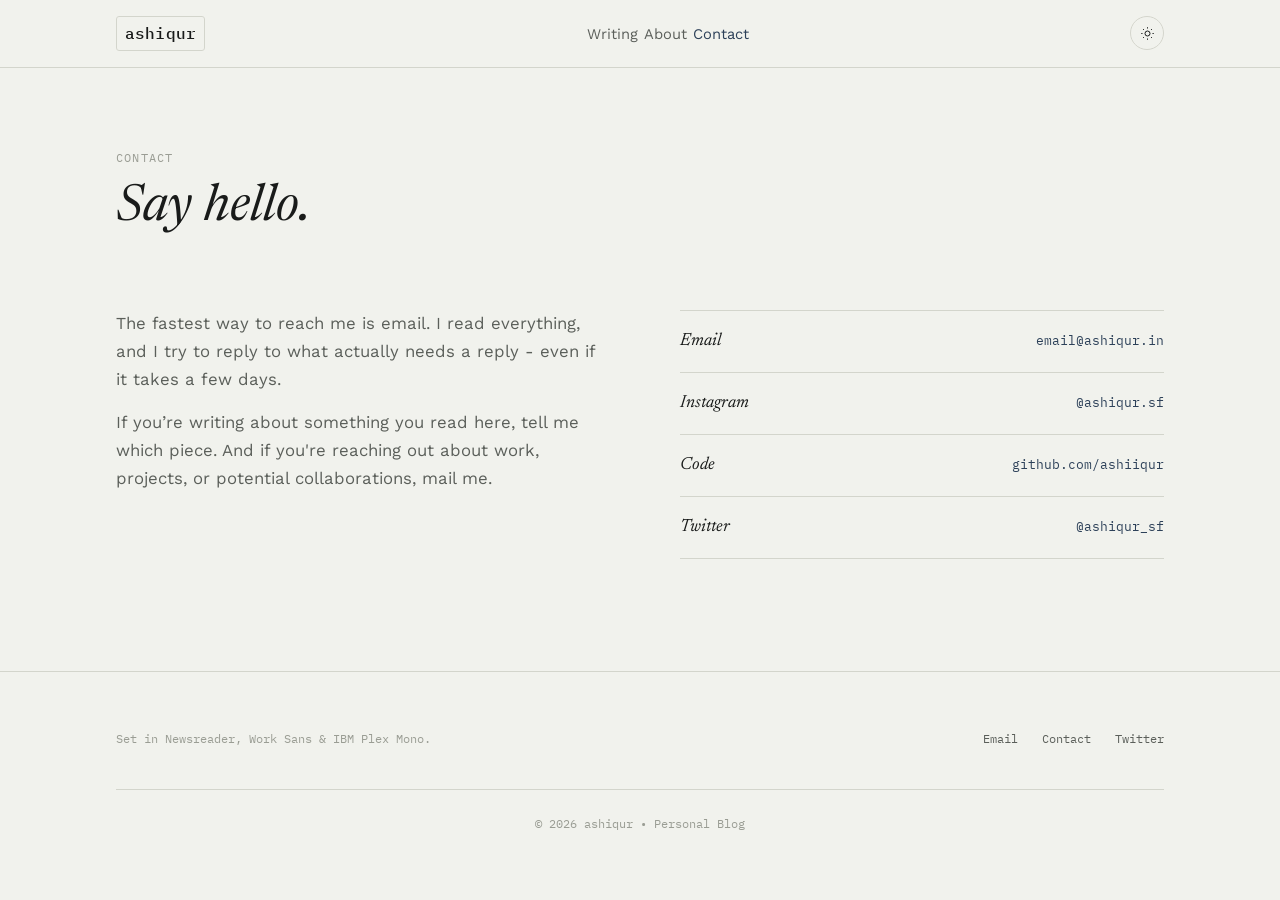
==== about/index.html @ 5d324a78 "Update index.html" ====
<!DOCTYPE html>
<html lang="en">
<head>
<meta charset="UTF-8">
<meta name="viewport" content="width=device-width, initial-scale=1.0">
<title>Contact - ashiqur</title>
<meta name="description" content="Get in touch with Ashiqur Rahman.">
<link rel="icon" href="../favicon.svg" type="image/svg+xml">
<script>
(function(){try{var t=localStorage.getItem('theme');if(!t){t=window.matchMedia('(prefers-color-scheme: dark)').matches?'dark':'light';}document.documentElement.setAttribute('data-theme',t);}catch(e){}})();
</script>
<link rel="preconnect" href="https://fonts.googleapis.com">
<link rel="preconnect" href="https://fonts.gstatic.com" crossorigin>
<link href="https://fonts.googleapis.com/css2?family=Newsreader:ital,opsz,wght@0,6..72,300;0,6..72,400;0,6..72,500;1,6..72,400;1,6..72,500&family=Work+Sans:wght@300;400;500;600;700&family=IBM+Plex+Mono:wght@400;500&display=swap" rel="stylesheet">
<link rel="canonical" href="https://ashiqur.in/contact/">
<link rel="stylesheet" href="../styles.css">
</head>
<body>

<header class="site-header">
  <div class="header-inner">
    <a href="../" class="wordmark" style="border: 1px solid var(--rule); padding: 0.2rem 0.5rem; border-radius: var(--radius); display: inline-block;">ashiqur</a>
    <nav class="site-nav">
      <div class="site-nav-inner">
        <a href="../blog/" class="link-ink">Writing</a>
        <a href="../about/" class="link-ink">About</a>
        <a href="../contact/" class="link-ink active">Contact</a>
      </div>
    </nav>
    <div class="header-tools">
      <button class="theme-toggle" aria-label="Toggle dark mode">
        <svg class="icon-sun" viewBox="0 0 24 24" fill="none" stroke="currentColor" stroke-width="1.6"><circle cx="12" cy="12" r="4"/><path d="M12 2v2M12 20v2M4.9 4.9l1.4 1.4M17.7 17.7l1.4 1.4M2 12h2M20 12h2M4.9 19.1l1.4-1.4M17.7 6.3l1.4-1.4"/></svg>
        <svg class="icon-moon" viewBox="0 0 24 24" fill="none" stroke="currentColor" stroke-width="1.6"><path d="M20 14.5A8.5 8.5 0 1 1 9.5 4a7 7 0 0 0 10.5 10.5Z"/></svg>
      </button>
      <button class="nav-toggle" aria-label="Menu"><span></span><span></span><span></span></button>
    </div>
  </div>
</header>

<main>
  <div class="container">

    <section class="contact-hero">
      <span class="eyebrow">Contact</span>
      <h1>Say hello.</h1>
    </section>

    <section class="contact-grid">
      <div class="measure fade-up" style="max-width:100%;">
        <p style="color:var(--ink-soft); font-size:1.05rem;">The fastest way to reach me is email. I read everything, and I try to reply to what actually needs a reply - even if it takes a few days.</p>
        <p style="color:var(--ink-soft); font-size:1.05rem;">If you’re writing about something you read here, tell me which piece. And if you're reaching out about work, projects, or potential collaborations, mail me.</p>
      </div>
      <div class="fade-up">
        <ul class="channel-list">
          <li><span class="channel-name">Email</span><a href="mailto:email@ashiqur.in" class="channel-handle link-ink">email@ashiqur.in</a></li>
          <li><span class="channel-name">Instagram</span><a href="https://instagram.com/ashiqur.sf" class="channel-handle link-ink" target="_blank" rel="noopener noreferrer">@ashiqur.sf</a></li>
          <li><span class="channel-name">Code</span><a href="https://github.com/ashiiqur" class="channel-handle link-ink" target="_blank" rel="noopener noreferrer">github.com/ashiiqur</a></li>
          <li><span class="channel-name">Twitter</span><a href="https://x.com/ashiqur_sf" class="channel-handle link-ink" target="_blank" rel="noopener noreferrer">@ashiqur_sf</a></li>
        </ul>
      </div>
    </section>

  </div>
</main>

<footer class="site-footer">
  <div class="container">
    <style>
  @media (max-width: 700px) {
    .footer-inner {
      flex-direction: column !important;
      justify-content: center !important;
      text-align: center !important;
    }
    .footer-links {
      justify-content: center !important;
      width: 100% !important;
    }
  }
</style>

<div class="footer-inner">
  <p class="colophon">Set in Newsreader, Work Sans &amp; IBM Plex Mono.</p>
  <div class="footer-links">
    <a href="mailto:email@ashiqur.in">Email</a>
    <a href="../contact/">Contact</a>
    <a href="https://x.com/ashiqur_sf">Twitter</a>
  </div>
  <p class="copyright" style="text-align: center;">© <span id="year"></span> ashiqur • Personal Blog</p>
</div>
  </div>
</footer>

<script src="../script.js"></script>
</body>
</html>
---- styles.css ----
:root {
  --paper:       #f1f2ed;
  --paper-alt:   #e7e9e1;
  --ink:         #191b1a;
  --ink-soft:    #5b5f5a;
  --ink-faint:   #9a9d94;
  --accent:      #2d4159;
  --accent-soft: #7c93a6;
  --rule:        #d3d5cc;
  --radius: 3px;

  --font-display: "Newsreader", Georgia, serif;
  --font-body: "Work Sans", -apple-system, BlinkMacSystemFont, sans-serif;
  --font-mono: "IBM Plex Mono", "SFMono-Regular", Menlo, monospace;

  --space-1: .25rem; --space-2: .5rem;  --space-3: .75rem; --space-4: 1rem;
  --space-5: 1.5rem; --space-6: 2.25rem; --space-7: 3.5rem; --space-8: 5rem;
  --space-9: 7rem;   --space-10: 9rem;

  --measure: 680px;
  --wide: 1120px;

  color-scheme: light;
}

[data-theme="dark"] {
  --paper:       #14161a;
  --paper-alt:   #1b1e22;
  --ink:         #ecede7;
  --ink-soft:    #9a9d96;
  --ink-faint:   #666a63;
  --accent:      #8fadcb;
  --accent-soft: #5c7185;
  --rule:        #2a2d31;
  color-scheme: dark;
}

* {
  -webkit-tap-highlight-color: transparent;
}

/* ---------- reset & base ---------- */
* { box-sizing: border-box; }
html { scroll-behavior: smooth; }

@media (prefers-reduced-motion: reduce) {
  html { scroll-behavior: auto; }
  *, *::before, *::after {
    animation-duration: .01ms !important;
    animation-iteration-count: 1 !important;
    transition-duration: .01ms !important;
    scroll-behavior: auto !important;
  }
}

body {
  margin: 0;
  background: var(--paper);
  color: var(--ink);
  font-family: var(--font-body);
  font-size: 17px;
  line-height: 1.65;
  -webkit-font-smoothing: antialiased;
  -moz-osx-font-smoothing: grayscale;
  transition: background .35s ease, color .35s ease;
}

h1, h2, h3, h4 {
  font-family: var(--font-display);
  font-weight: 500;
  line-height: 1.15;
  margin: 0 0 var(--space-4);
  color: var(--ink);
}

p { margin: 0 0 var(--space-4); }

a {
  color: inherit;
  text-decoration: none;
}

img { max-width: 100%; display: block; }

::selection { background: var(--accent); color: var(--paper); }

:focus-visible {
  outline: 2px solid var(--accent);
  outline-offset: 3px;
  border-radius: 2px;
}

button {
  font-family: inherit;
  background: none;
  border: none;
  cursor: pointer;
  color: inherit;
}

/* ---------- link styles ---------- */
.link-ink {
  background-image: linear-gradient(var(--accent), var(--accent));
  background-repeat: no-repeat;
  background-position: left bottom;
  background-size: 0% 1px;
  transition: background-size .28s ease;
  padding-bottom: 1px;
}
.link-ink:hover, .link-ink:focus-visible { background-size: 100% 1px; }

.link-arrow {
  display: inline-flex;
  align-items: center;
  gap: .4em;
  font-family: var(--font-mono);
  font-size: .82rem;
  letter-spacing: .02em;
  color: var(--accent);
}
.link-arrow svg { transition: transform .25s ease; width: 13px; height: 13px; }
.link-arrow:hover svg { transform: translateX(3px); }

/* ---------- layout ---------- */
.container {
  max-width: var(--wide);
  margin: 0 auto;
  padding: 0 var(--space-6);
}
.measure {
  max-width: var(--measure);
  margin: 0 auto;
}
@media (max-width: 640px) {
  .container { padding: 0 var(--space-5); }
}

.eyebrow {
  font-family: var(--font-mono);
  font-size: .74rem;
  letter-spacing: .1em;
  text-transform: uppercase;
  color: var(--ink-faint);
  margin: 0 0 var(--space-3);
  display: block;
}

/* ---------- reading progress ---------- */
.progress-bar {
  position: fixed;
  top: 0; left: 0;
  height: 2px;
  width: 0%;
  background: var(--accent);
  z-index: 100;
  transition: width .1s linear;
}

/* ---------- header ---------- */
.site-header {
  position: sticky;
  top: 0;
  z-index: 50;
  background: color-mix(in srgb, var(--paper) 88%, transparent);
  backdrop-filter: blur(8px);
  border-bottom: 1px solid var(--rule);
}
.header-inner {
  max-width: var(--wide);
  margin: 0 auto;
  padding: var(--space-4) var(--space-6);
  display: flex;
  align-items: center;
  justify-content: space-between;
  gap: var(--space-5);
}
.wordmark {
  font-family: var(--font-mono);
  font-weight: 500;
  font-size: 1rem;
  letter-spacing: .01em;
  color: var(--ink);
}
.wordmark span { color: var(--accent); }

.site-nav {
  display: flex;
  align-items: center;
  gap: var(--space-6);
}
.site-nav a {
  font-size: .92rem;
  color: var(--ink-soft);
}
.site-nav a:hover, .site-nav a.active { color: var(--ink); }
.site-nav a.active { color: var(--accent); }

.header-tools {
  display: flex;
  align-items: center;
  gap: var(--space-3);
}

.theme-toggle {
  width: 34px; height: 34px;
  border: 1px solid var(--rule);
  border-radius: 50%;
  display: flex; align-items: center; justify-content: center;
  transition: border-color .2s ease;
}
.theme-toggle:hover { border-color: var(--accent); }
.theme-toggle svg { width: 15px; height: 15px; }
.theme-toggle .icon-moon { display: none; }
[data-theme="dark"] .theme-toggle .icon-sun { display: none; }
[data-theme="dark"] .theme-toggle .icon-moon { display: block; }

.nav-toggle {
  display: none;
  width: 34px; height: 34px;
  flex-direction: column;
  align-items: center;
  justify-content: center;
  gap: 4px;
}
.nav-toggle span {
  width: 18px; height: 1px;
  background: var(--ink);
  transition: transform .25s ease, opacity .25s ease;
}
body.nav-open .nav-toggle span:nth-child(1) { transform: translateY(5px) rotate(45deg); }
body.nav-open .nav-toggle span:nth-child(2) { opacity: 0; }
body.nav-open .nav-toggle span:nth-child(3) { transform: translateY(-5px) rotate(-45deg); }

@media (max-width: 700px) {
  .site-nav {
    position: absolute;
    top: 100%;
    left: 0;
    right: 0;
    flex-direction: column;
    align-items: flex-start;
    gap: var(--space-4);
    background: var(--paper);
    padding: var(--space-5);
    border-bottom: 1px solid var(--rule);
    opacity: 0;
    visibility: hidden;
    pointer-events: none;
    transform: translateY(-8px);
    transition:
      opacity 0.3s cubic-bezier(0.16, 1, 0.3, 1),
      transform 0.3s cubic-bezier(0.16, 1, 0.3, 1),
      visibility 0s 0.3s;
  }

  body.nav-open .site-nav {
    opacity: 1;
    visibility: visible;
    pointer-events: auto;
    transform: translateY(0);
    transition:
      opacity 0.3s cubic-bezier(0.16, 1, 0.3, 1),
      transform 0.3s cubic-bezier(0.16, 1, 0.3, 1),
      visibility 0s 0s;
  }

  .nav-toggle {
    display: flex;
  }

  .hero,
  .contact-hero,
  .about-hero,
  .post-head {
    padding-top: var(--space-4) !important;
    margin-top: 0 !important;
  }
}

/* ---------- hero (home) ---------- */
.hero {
  padding: var(--space-9) 0 var(--space-8);
  border-bottom: 1px solid var(--rule);
}
.hero-name {
  font-size: clamp(2.6rem, 7vw, 5rem);
  font-style: italic;
  font-weight: 400;
  letter-spacing: -.01em;
  margin-bottom: var(--space-5);
}
.hero-lede {
  font-size: clamp(1.05rem, 1.6vw, 1.25rem);
  color: var(--ink-soft);
  max-width: 560px;
  line-height: 1.6;
  margin-bottom: var(--space-6);
}
.hero-links {
  display: flex;
  gap: var(--space-6);
  flex-wrap: wrap;
}

/* ---------- section headers ---------- */
.section-head {
  display: flex;
  align-items: baseline;
  justify-content: space-between;
  margin-bottom: var(--space-5);
  gap: var(--space-4);
}
.section-head h2 {
  font-size: 1.05rem;
  font-style: normal;
}

section.block { padding: var(--space-8) 0; }
section.block + section.block { border-top: 1px solid var(--rule); }

/* ---------- ledger / entry list ---------- */
.ledger { border-top: 1px solid var(--rule); }
.entry {
  display: grid;
  grid-template-columns: 108px 1fr auto;
  align-items: baseline;
  gap: var(--space-5);
  padding: var(--space-5) 0;
  border-bottom: 1px solid var(--rule);
  transition: opacity .2s ease;
}
.entry:hover { opacity: .72; }
.entry-date {
  font-family: var(--font-mono);
  font-size: .78rem;
  color: var(--ink-faint);
  letter-spacing: .02em;
  white-space: nowrap;
}
.entry-title {
  font-family: var(--font-display);
  font-size: 1.2rem;
  font-weight: 500;
}
.entry-tag {
  font-family: var(--font-mono);
  font-size: .72rem;
  color: var(--accent);
  letter-spacing: .04em;
  white-space: nowrap;
}
@media (max-width: 560px) {
  .entry {
    grid-template-columns: 1fr;
    gap: var(--space-2);
  }
  .entry-tag { display: none; }
}

.year-label {
  font-family: var(--font-mono);
  font-size: .8rem;
  color: var(--ink-faint);
  letter-spacing: .06em;
  margin: var(--space-7) 0 0;
}
.year-label:first-child { margin-top: 0; }

/* ---------- fade-up on scroll ---------- */
.fade-up {
  opacity: 0;
  transform: translateY(14px);
  transition: opacity .6s ease, transform .6s ease;
}
.fade-up.is-visible { opacity: 1; transform: translateY(0); }

/* ---------- about page ---------- */
.about-hero { padding: var(--space-8) 0 var(--space-7); }
.about-hero h1 {
  font-size: clamp(2.2rem, 5vw, 3.2rem);
  font-style: italic;
  font-weight: 400;
}
.about-body p { color: var(--ink-soft); font-size: 1.02rem; }
.about-body strong { color: var(--ink); font-weight: 500; }

.now-list {
  list-style: none;
  margin: 0; padding: 0;
  border-top: 1px solid var(--rule);
}
.now-list li {
  display: grid;
  grid-template-columns: 130px 1fr;
  gap: var(--space-5);
  padding: var(--space-4) 0;
  border-bottom: 1px solid var(--rule);
}
.now-list .now-label {
  font-family: var(--font-mono);
  font-size: .78rem;
  color: var(--ink-faint);
  letter-spacing: .05em;
  text-transform: uppercase;
}
.now-list .now-value { color: var(--ink-soft); }
@media (max-width: 560px) {
  .now-list li { grid-template-columns: 1fr; gap: var(--space-1); }
}

/* ---------- article ---------- */
.post-head { padding: var(--space-7) 0 var(--space-6); }
.post-meta {
  font-family: var(--font-mono);
  font-size: .8rem;
  color: var(--ink-faint);
  display: flex;
  gap: var(--space-4);
  flex-wrap: wrap;
  margin-bottom: var(--space-4);
}
.post-title {
  font-size: clamp(2rem, 5vw, 2.9rem);
  margin-bottom: var(--space-4);
}
.post-dek {
  font-family: var(--font-display);
  font-style: italic;
  font-size: 1.2rem;
  color: var(--ink-soft);
  max-width: var(--measure);
}
.post-tags { display: flex; gap: var(--space-3); margin-top: var(--space-5); }
.tag {
  font-family: var(--font-mono);
  font-size: .72rem;
  letter-spacing: .04em;
  color: var(--accent);
  border: 1px solid var(--rule);
  border-radius: var(--radius);
  padding: .2em .6em;
}

.post-body {
  padding-bottom: var(--space-8);
  font-size: 1.08rem;
  line-height: 1.8;
}
.post-body p { margin-bottom: var(--space-5); color: var(--ink); }
.post-body p:first-of-type::first-letter {
  font-family: var(--font-display);
  font-style: italic;
  font-size: 3.4em;
  float: left;
  line-height: .8;
  padding: .06em .08em 0 0;
  color: var(--accent);
}
.post-body h3 {
  font-size: 1.35rem;
  margin-top: var(--space-7);
  font-style: italic;
}
.post-body blockquote {
  margin: var(--space-6) 0;
  padding-left: var(--space-5);
  border-left: 2px solid var(--accent);
  font-family: var(--font-display);
  font-style: italic;
  font-size: 1.2rem;
  color: var(--ink-soft);
}
.post-body a { color: var(--accent); }

.post-nav {
  border-top: 1px solid var(--rule);
  padding: var(--space-6) 0;
  display: flex;
  justify-content: space-between;
  gap: var(--space-5);
}
.post-nav-item { max-width: 45%; }
.post-nav-item.next { text-align: right; margin-left: auto; }
.post-nav-label {
  font-family: var(--font-mono);
  font-size: .7rem;
  letter-spacing: .06em;
  text-transform: uppercase;
  color: var(--ink-faint);
  display: block;
  margin-bottom: var(--space-2);
}
.post-nav-title { font-family: var(--font-display); font-size: 1.05rem; }

/* ---------- contact ---------- */
.contact-hero { padding: var(--space-8) 0 var(--space-7); }
.contact-hero h1 {
  font-size: clamp(2.2rem, 5vw, 3.2rem);
  font-style: italic;
  font-weight: 400;
}
.contact-grid {
  display: grid;
  grid-template-columns: 1fr 1fr;
  gap: var(--space-8);
  padding-bottom: var(--space-9);
}
@media (max-width: 700px) {
  .contact-grid { grid-template-columns: 1fr; gap: var(--space-6); }
}
.channel-list { list-style: none; margin: 0; padding: 0; border-top: 1px solid var(--rule); }
.channel-list li {
  border-bottom: 1px solid var(--rule);
  padding: var(--space-4) 0;
  display: flex;
  justify-content: space-between;
  align-items: baseline;
}
.channel-name { font-family: var(--font-display); font-style: italic; font-size: 1.1rem; }
.channel-handle { font-family: var(--font-mono); font-size: .82rem; color: var(--accent); }

/* ---------- buttons ---------- */
.btn {
  display: inline-flex;
  align-items: center;
  gap: var(--space-2);
  font-family: var(--font-mono);
  font-size: .85rem;
  letter-spacing: .02em;
  padding: .75em 1.3em;
  border: 1px solid var(--ink);
  border-radius: var(--radius);
  transition: background .2s ease, color .2s ease, border-color .2s ease;
}
.btn:hover { background: var(--ink); color: var(--paper); }
[data-theme="dark"] .btn:hover { background: var(--ink); color: var(--paper); }

/* ---------- footer ---------- */
.site-footer {
  border-top: 1px solid var(--rule);
  padding: var(--space-7) 0 var(--space-6);
}
.footer-inner {
  display: flex;
  flex-wrap: wrap;
  gap: var(--space-4);
  justify-content: space-between;
  align-items: center;
}
.colophon {
  font-family: var(--font-mono);
  font-size: .76rem;
  color: var(--ink-faint);
  margin: 0;
}
.footer-links {
  display: flex;
  gap: var(--space-5);
  flex-wrap: wrap;
}
.footer-links a {
  font-family: var(--font-mono);
  font-size: .78rem;
  color: var(--ink-soft);
}
.footer-links a:hover { color: var(--accent); }
.copyright {
  font-family: var(--font-mono);
  font-size: .74rem;
  color: var(--ink-faint);
  width: 100%;
  margin: var(--space-5) 0 0;
  padding-top: var(--space-5);
  border-top: 1px solid var(--rule);
}

/* ---------- back link ---------- */
.back-link {
  display: inline-flex;
  align-items: center;
  gap: var(--space-2);
  font-family: var(--font-mono);
  font-size: .82rem;
  color: var(--ink-soft);
  margin: var(--space-6) 0 0;
}
.back-link svg { width: 12px; height: 12px; }
.back-link:hover { color: var(--accent); }


@media (max-width: 700px) {
  
  .about-hero {
    padding-bottom: var(--space-4) !important; 
  }

  /* Reduces the 5rem top padding for the text block */
  section.block.about-body {
    padding-top: var(--space-2) !important; 
  }
  
  .contact-hero {
    padding-bottom: var(--space-4) !important; 
  }

  /* Reduces the space between the intro text and the social links */
  .contact-grid {
    gap: var(--space-4) !important; 
  }
}
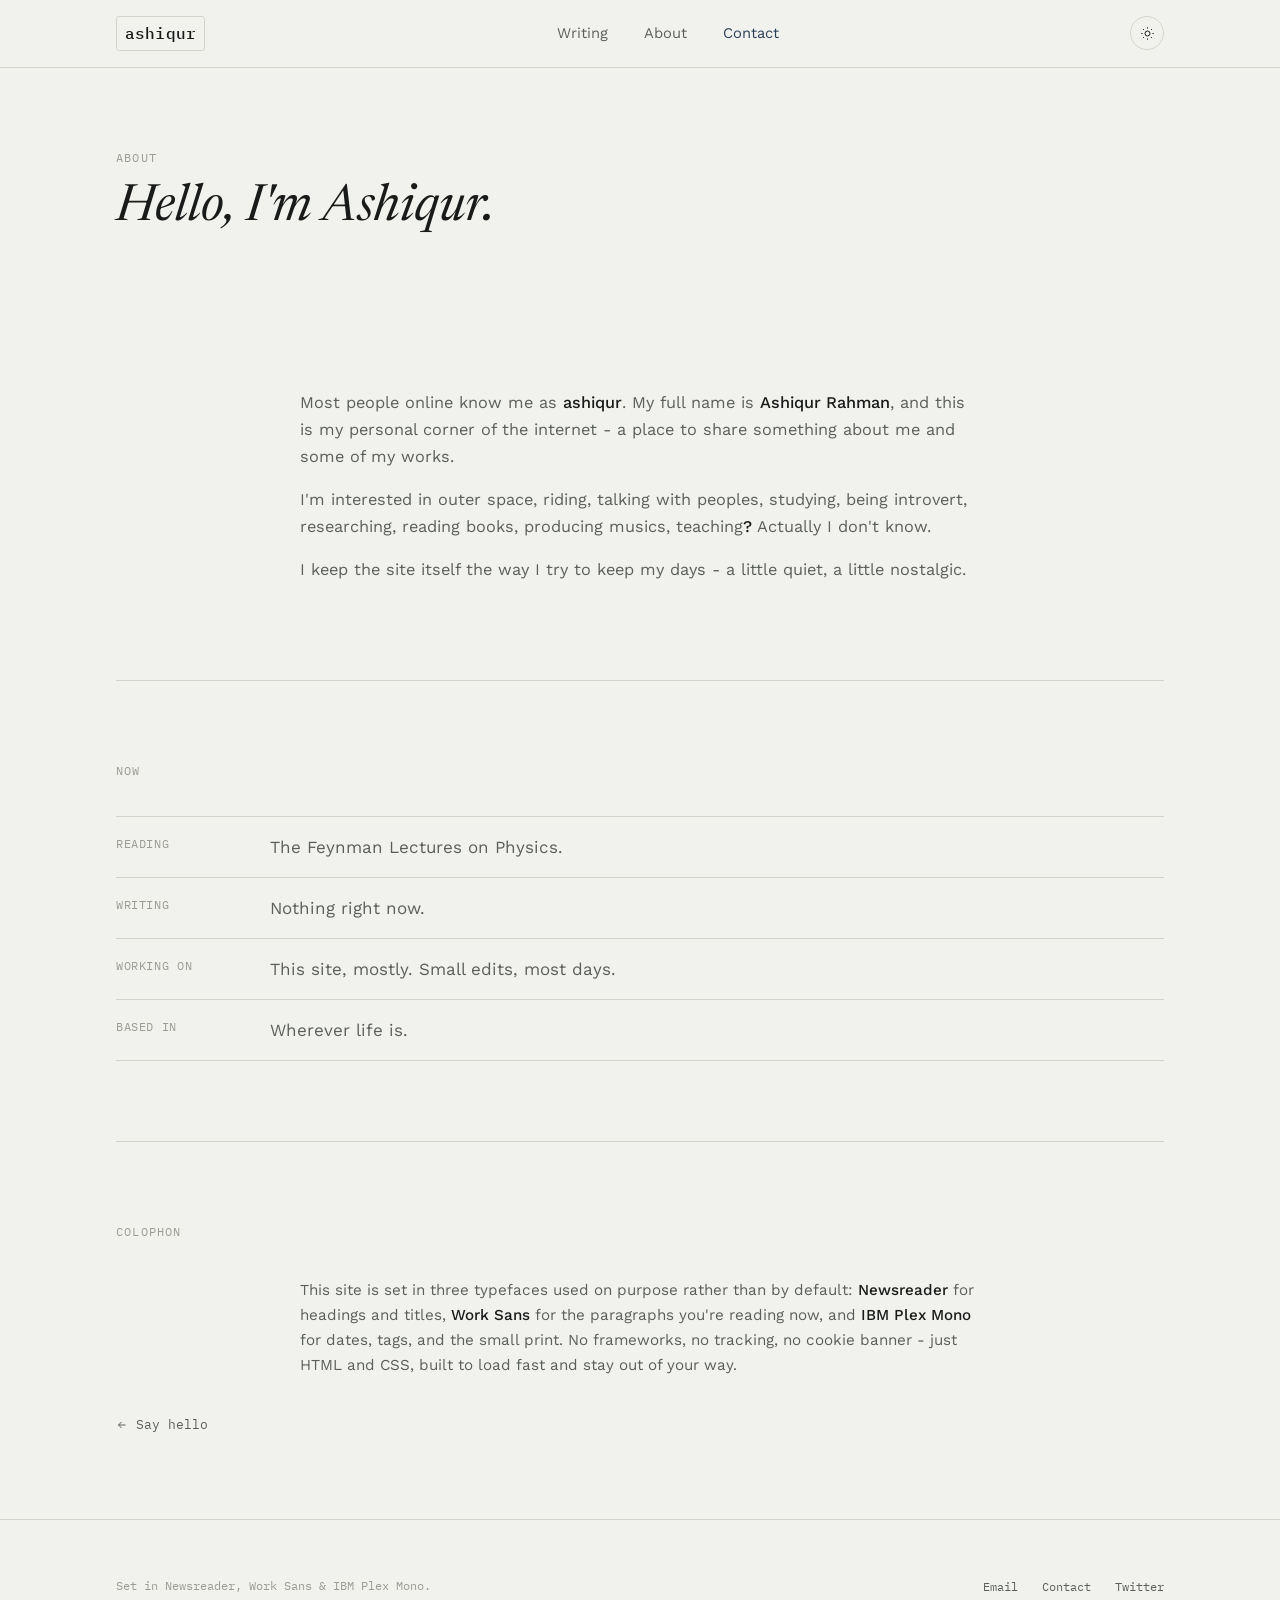
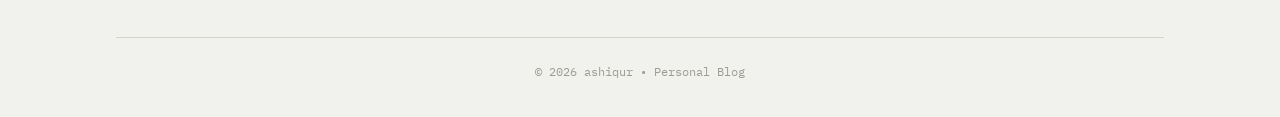
==== commit c81fb16d: "Update index.html" ====
--- a/about/index.html
+++ b/about/index.html
@@ -3,8 +3,8 @@
 <head>
 <meta charset="UTF-8">
 <meta name="viewport" content="width=device-width, initial-scale=1.0">
-<title>Contact - ashiqur</title>
-<meta name="description" content="Get in touch with Ashiqur Rahman.">
+<title>About - ashiqur</title>
+<meta name="description" content="A little about Ashiqur Rahman - who writes here, and why.">
 <link rel="icon" href="../favicon.svg" type="image/svg+xml">
 <script>
 (function(){try{var t=localStorage.getItem('theme');if(!t){t=window.matchMedia('(prefers-color-scheme: dark)').matches?'dark':'light';}document.documentElement.setAttribute('data-theme',t);}catch(e){}})();
@@ -12,7 +12,7 @@
 <link rel="preconnect" href="https://fonts.googleapis.com">
 <link rel="preconnect" href="https://fonts.gstatic.com" crossorigin>
 <link href="https://fonts.googleapis.com/css2?family=Newsreader:ital,opsz,wght@0,6..72,300;0,6..72,400;0,6..72,500;1,6..72,400;1,6..72,500&family=Work+Sans:wght@300;400;500;600;700&family=IBM+Plex+Mono:wght@400;500&display=swap" rel="stylesheet">
-<link rel="canonical" href="https://ashiqur.in/contact/">
+<link rel="canonical" href="https://ashiqur.in/about/">
 <link rel="stylesheet" href="../styles.css">
 </head>
 <body>
@@ -40,24 +40,55 @@
 <main>
   <div class="container">
 
-    <section class="contact-hero">
-      <span class="eyebrow">Contact</span>
-      <h1>Say hello.</h1>
+    <section class="about-hero">
+      <span class="eyebrow">About</span>
+      <h1>Hello, I'm Ashiqur.</h1>
     </section>
 
-    <section class="contact-grid">
-      <div class="measure fade-up" style="max-width:100%;">
-        <p style="color:var(--ink-soft); font-size:1.05rem;">The fastest way to reach me is email. I read everything, and I try to reply to what actually needs a reply - even if it takes a few days.</p>
-        <p style="color:var(--ink-soft); font-size:1.05rem;">If you’re writing about something you read here, tell me which piece. And if you're reaching out about work, projects, or potential collaborations, mail me.</p>
+    <section class="block about-body measure">
+      <p>Most people online know me as <strong>ashiqur</strong>. My full name is <strong>Ashiqur Rahman</strong>, and this is my personal corner of the internet - a place to share something about me and some of my works.</p>
+      <p>I'm interested in outer space, riding, talking with peoples, studying, being introvert, researching, reading books, producing musics, teaching<strong>?</strong> Actually I don't know.</p>
+      <p>I keep the site itself the way I try to keep my days - a little quiet, a little nostalgic.</p>
+    </section>
+
+    <section class="block">
+      <div class="section-head">
+        <span class="eyebrow">Now</span>
       </div>
-      <div class="fade-up">
-        <ul class="channel-list">
-          <li><span class="channel-name">Email</span><a href="mailto:email@ashiqur.in" class="channel-handle link-ink">email@ashiqur.in</a></li>
-          <li><span class="channel-name">Instagram</span><a href="https://instagram.com/ashiqur.sf" class="channel-handle link-ink" target="_blank" rel="noopener noreferrer">@ashiqur.sf</a></li>
-          <li><span class="channel-name">Code</span><a href="https://github.com/ashiiqur" class="channel-handle link-ink" target="_blank" rel="noopener noreferrer">github.com/ashiiqur</a></li>
-          <li><span class="channel-name">Twitter</span><a href="https://x.com/ashiqur_sf" class="channel-handle link-ink" target="_blank" rel="noopener noreferrer">@ashiqur_sf</a></li>
-        </ul>
+      <ul class="now-list">
+        <li class="fade-up">
+          <span class="now-label">Reading</span>
+          <span class="now-value">The Feynman Lectures on Physics.</span>
+        </li>
+        <li class="fade-up">
+          <span class="now-label">Writing</span>
+          <span class="now-value">Nothing right now.</span>
+        </li>
+        <li class="fade-up">
+          <span class="now-label">Working on</span>
+          <span class="now-value">This site, mostly. Small edits, most days.</span>
+        </li>
+        <li class="fade-up">
+          <span class="now-label">Based in</span>
+          <span class="now-value">Wherever life is.</span>
+        </li>
+      </ul>
+    </section>
+
+    <section class="block">
+      <div class="section-head">
+        <span class="eyebrow">Colophon</span>
       </div>
+      <p class="measure" style="color:var(--ink-soft); font-size:.95rem;">
+        This site is set in three typefaces used on purpose rather than by default:
+        <strong style="color:var(--ink); font-weight:500;">Newsreader</strong> for headings and titles,
+        <strong style="color:var(--ink); font-weight:500;">Work Sans</strong> for the paragraphs you're reading now, and
+        <strong style="color:var(--ink); font-weight:500;">IBM Plex Mono</strong> for dates, tags, and the small print. No frameworks, no tracking, no cookie banner - just HTML and CSS, built to load fast and stay out of your way.
+      </p>
+      <a href="../contact/" class="back-link">
+        <svg viewBox="0 0 24 24" fill="none" stroke="currentColor" stroke-width="2"><path d="M19 12H5M11 18l-6-6 6-6"/></svg>
+        Say hello
+      </a>
     </section>
 
   </div>
--- a/styles.css
+++ b/styles.css
@@ -35,10 +35,6 @@
   color-scheme: dark;
 }
 
-* {
-  -webkit-tap-highlight-color: transparent;
-}
-
 /* ---------- reset & base ---------- */
 * { box-sizing: border-box; }
 html { scroll-behavior: smooth; }
@@ -188,6 +184,15 @@
   align-items: center;
   gap: var(--space-6);
 }
+.site-nav-inner {
+  /* .site-nav's own flex/gap above has nothing to act on — .site-nav-inner,
+     not the <a> tags, is its only child. This is the rule that actually
+     spaces the links at desktop widths; the mobile media query below
+     overrides it to a column for the dropdown. */
+  display: flex;
+  align-items: center;
+  gap: var(--space-6);
+}
 .site-nav a {
   font-size: .92rem;
   color: var(--ink-soft);
@@ -232,36 +237,81 @@
 body.nav-open .nav-toggle span:nth-child(3) { transform: translateY(-5px) rotate(-45deg); }
 
 @media (max-width: 700px) {
+  /* Let the nav drop to its own row below wordmark + tools, inside the
+     same header box — so growing it grows the header itself. */
+  .header-inner {
+    flex-wrap: wrap;
+    row-gap: 0; /* header-inner's flex `gap` inserts fixed space between
+       the icon row and the site-nav row regardless of the nav row's own
+       height — so even when site-nav is collapsed to 0 (closed state),
+       that gap stuck around and pushed the header's bottom border away
+       from the icon row. Zeroing it here lets the border hug the icon
+       row when closed; spacing for the open state is restored below on
+       the first nav link instead. */
+    padding-bottom: 0; /* this padding used to sit between the animating
+       site-nav row and the header's actual border — a fixed gap the whole
+       slide, so the reveal always looked like it stopped short of the
+       real edge. Moved onto .site-nav-inner below so it animates with
+       the content instead of sitting outside it. */
+  }
+
+  .wordmark { order: 1; }
+  .header-tools { order: 2; }
+
   .site-nav {
-    position: absolute;
-    top: 100%;
-    left: 0;
-    right: 0;
+    order: 3;
+    flex-basis: 100%;
+    align-items: start; /* the desktop rule sets align-items:center, which
+       centers the link block inside the still-growing row — so as it
+       opened, the text visibly expanded outward from the middle instead
+       of staying put. Pinning it to the top keeps the text fixed and lets
+       only the row height (the reveal) animate. */
+    min-height: 0; /* lets this flex row shrink all the way to 0 */
+
+    /* The grow: row track expands/collapses to exact content height,
+       pushing the header's own bottom border down with it. */
+    display: grid;
+    grid-template-rows: 0fr;
+    overflow: hidden;
+    transition: grid-template-rows 0.35s linear, visibility 0s linear 0.35s;
+    /* grid-template-rows: linear reveal (see note above on the old
+       ease-out curve). visibility: this 0.35s delay is what makes CLOSE
+       smooth — the links stay visible and shrink away with the row, only
+       flipping to hidden once the collapse finishes, instead of vanishing
+       the instant you tap the icon. The .nav-open rule below zeroes the
+       delay so OPEN still shows the links immediately. */
+
+    visibility: hidden;
+  }
+
+  body.nav-open .site-nav {
+    grid-template-rows: 1fr;
+    visibility: visible;
+    transition: grid-template-rows 0.35s linear, visibility 0s linear 0s;
+  }
+
+  .site-nav-inner {
+    /* required for the grid trick — lets the row shrink below content size */
+    min-height: 0;
+    overflow: hidden;
+
+    display: flex;
     flex-direction: column;
     align-items: flex-start;
     gap: var(--space-4);
-    background: var(--paper);
-    padding: var(--space-5);
-    border-bottom: 1px solid var(--rule);
-    opacity: 0;
-    visibility: hidden;
-    pointer-events: none;
-    transform: translateY(-8px);
-    transition:
-      opacity 0.3s cubic-bezier(0.16, 1, 0.3, 1),
-      transform 0.3s cubic-bezier(0.16, 1, 0.3, 1),
-      visibility 0s 0.3s;
-  }
-
-  body.nav-open .site-nav {
-    opacity: 1;
-    visibility: visible;
-    pointer-events: auto;
-    transform: translateY(0);
-    transition:
-      opacity 0.3s cubic-bezier(0.16, 1, 0.3, 1),
-      transform 0.3s cubic-bezier(0.16, 1, 0.3, 1),
-      visibility 0s 0s;
+    padding-bottom: var(--space-4); /* the breathing room below "Contact",
+       now part of the content that animates — matches the padding-bottom
+       removed from .header-inner above, so the final open state looks the
+       same, but the reveal edge now tracks the header's real border the
+       whole way through the slide instead of stopping short of it. */
+  }
+
+  /* space between the top row and the links once open — this lives on
+     the link itself, not on .site-nav-inner: padding on the collapsing
+     box itself can't shrink to 0 the way content can, so it would have
+     kept the header a bit taller even when the menu is closed */
+  .site-nav-inner a:first-child {
+    margin-top: var(--space-4);
   }
 
   .nav-toggle {
@@ -366,13 +416,15 @@
 }
 .year-label:first-child { margin-top: 0; }
 
-/* ---------- fade-up on scroll ---------- */
+/* ---------- fade-up on scroll (Animation Removed) ---------- */
 .fade-up {
-  opacity: 0;
-  transform: translateY(14px);
-  transition: opacity .6s ease, transform .6s ease;
-}
-.fade-up.is-visible { opacity: 1; transform: translateY(0); }
+  opacity: 1;
+  transform: none;
+}
+.fade-up.is-visible { 
+  opacity: 1; 
+  transform: none; 
+}
 
 /* ---------- about page ---------- */
 .about-hero { padding: var(--space-8) 0 var(--space-7); }
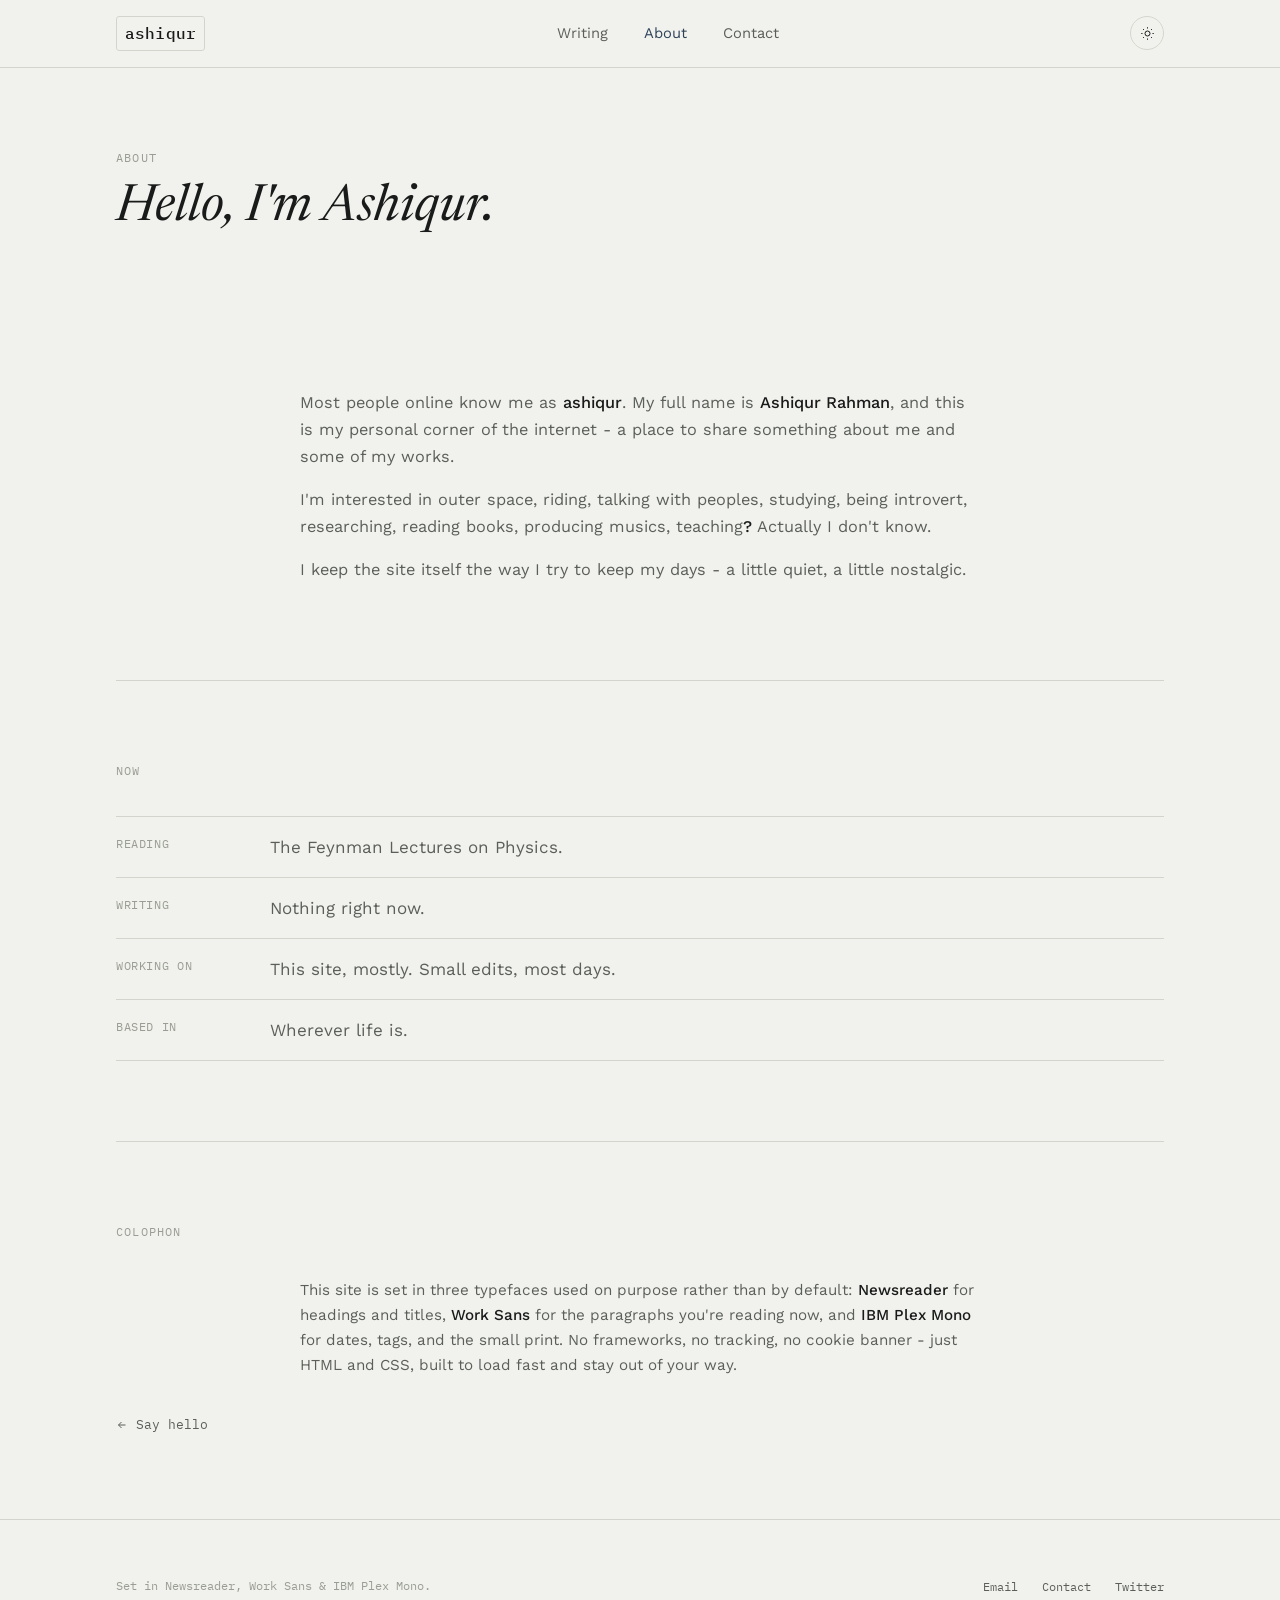
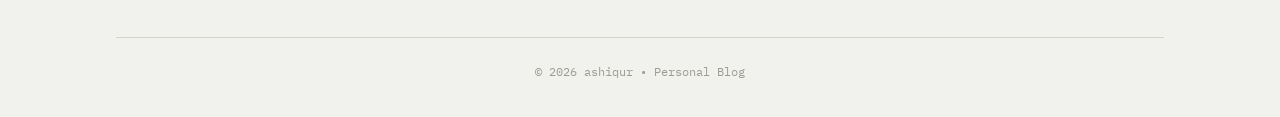
==== commit a3d8099d: "Update index.html" ====
--- a/about/index.html
+++ b/about/index.html
@@ -23,8 +23,8 @@
     <nav class="site-nav">
       <div class="site-nav-inner">
         <a href="../blog/" class="link-ink">Writing</a>
-        <a href="../about/" class="link-ink">About</a>
-        <a href="../contact/" class="link-ink active">Contact</a>
+        <a href="../about/" class="link-ink active">About</a>
+        <a href="../contact/" class="link-ink">Contact</a>
       </div>
     </nav>
     <div class="header-tools">
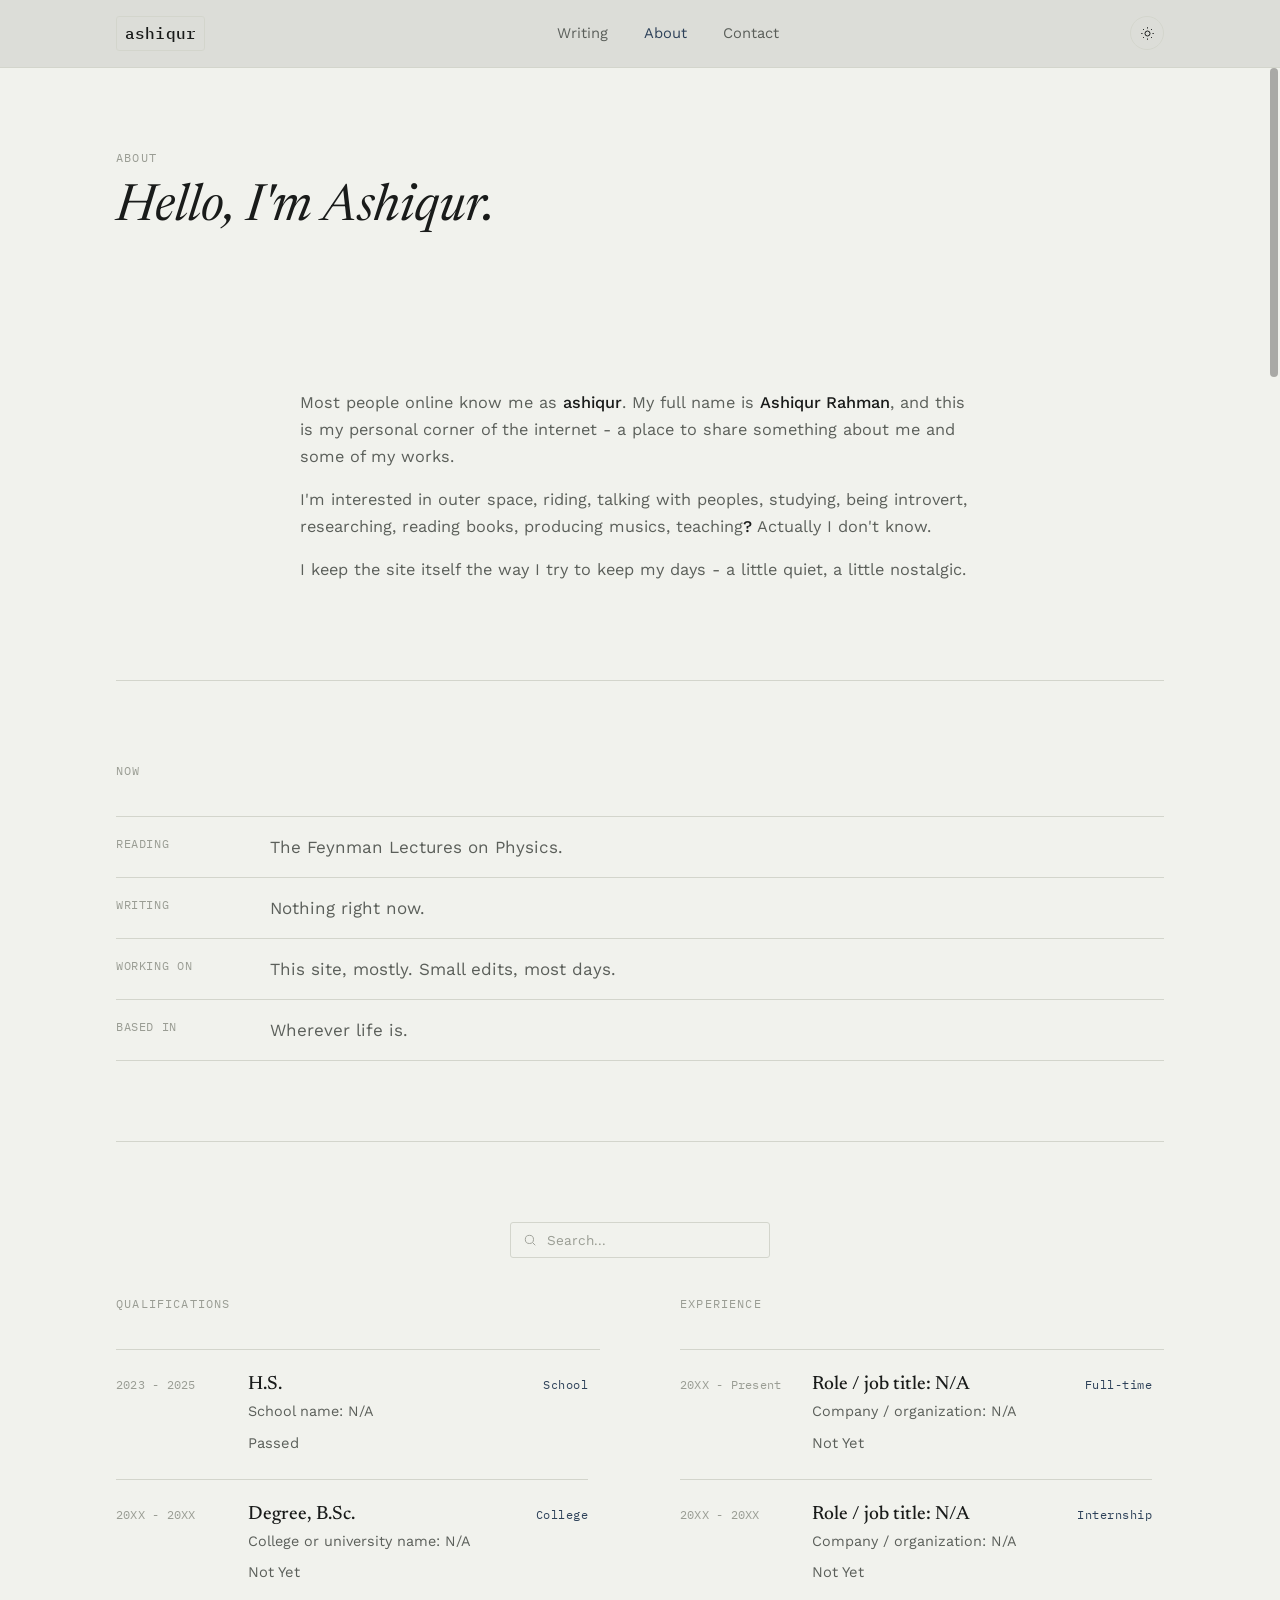
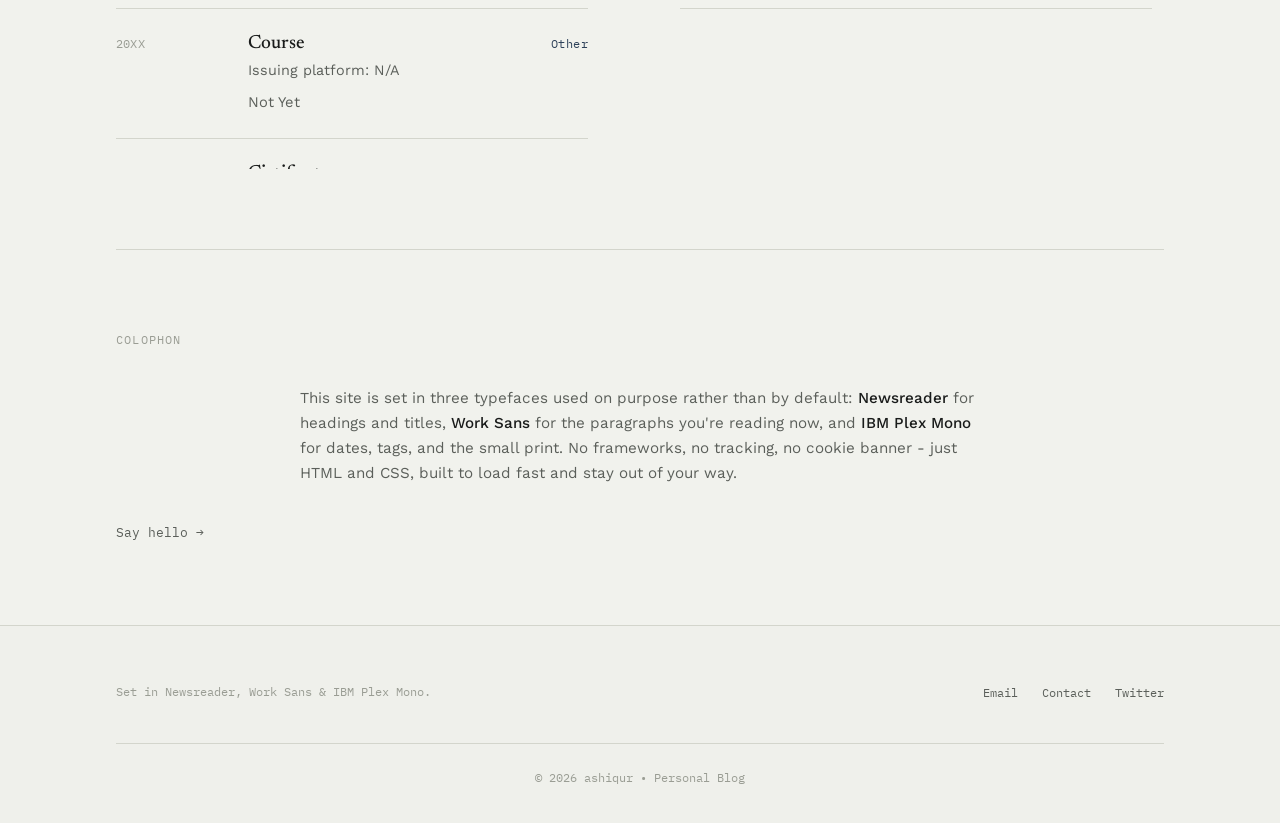
==== commit f8c7d78f: "Add files via upload" ====
--- a/about/index.html
+++ b/about/index.html
@@ -76,6 +76,93 @@
     </section>
 
     <section class="block">
+      <div class="search-row">
+        <div class="search-bar">
+          <svg class="search-icon" viewBox="0 0 24 24" fill="none" stroke="currentColor" stroke-width="1.6"><circle cx="11" cy="11" r="7"/><path d="m21 21-4.3-4.3"/></svg>
+          <input type="text" id="quali-search" class="search-input" placeholder="Search..." autocomplete="off">
+        </div>
+      </div>
+
+      <!-- Template: duplicate any .entry below for each item. entry-tag is
+           optional - delete that one line if an entry doesn't need it. The
+           search bar above matches against everything inside each .entry,
+           across both columns at once. -->
+      <div class="split-columns">
+        <div class="split-col">
+          <div class="section-head">
+            <span class="eyebrow">Qualifications</span>
+          </div>
+          <div class="ledger" data-ledger>
+            <div class="entry fade-up">
+              <span class="entry-date">2023 - 2025</span>
+              <div class="entry-main">
+                <h3 class="entry-title">H.S.</h3>
+                <span class="entry-org">School name: N/A</span>
+                <p class="entry-desc">Passed</p>
+              </div>
+              <span class="entry-tag">School</span>
+            </div>
+            <div class="entry fade-up">
+              <span class="entry-date">20XX - 20XX</span>
+              <div class="entry-main">
+                <h3 class="entry-title">Degree, B.Sc.</h3>
+                <span class="entry-org">College or university name: N/A</span>
+                <p class="entry-desc">Not Yet</p>
+              </div>
+              <span class="entry-tag">College</span>
+            </div>
+            <div class="entry fade-up">
+              <span class="entry-date">20XX</span>
+              <div class="entry-main">
+                <h3 class="entry-title">Course</h3>
+                <span class="entry-org">Issuing platform: N/A</span>
+                <p class="entry-desc">Not Yet</p>
+              </div>
+              <span class="entry-tag">Other</span>
+            </div>
+            <div class="entry fade-up">
+              <span class="entry-date">20XX</span>
+              <div class="entry-main">
+                <h3 class="entry-title">Cirtificate</h3>
+                <span class="entry-org">Issuing platform: N/A</span>
+                <p class="entry-desc">Not Yet</p>
+              </div>
+              <span class="entry-tag">Other</span>
+            </div>
+          </div>
+          <p class="empty-state" data-empty>Nothing matches that search.</p>
+        </div>
+
+        <div class="split-col">
+          <div class="section-head">
+            <span class="eyebrow">Experience</span>
+          </div>
+          <div class="ledger" data-ledger>
+            <div class="entry fade-up">
+              <span class="entry-date">20XX - Present</span>
+              <div class="entry-main">
+                <h3 class="entry-title">Role / job title: N/A</h3>
+                <span class="entry-org">Company / organization: N/A</span>
+                <p class="entry-desc">Not Yet</p>
+              </div>
+              <span class="entry-tag">Full-time</span>
+            </div>
+            <div class="entry fade-up">
+              <span class="entry-date">20XX - 20XX</span>
+              <div class="entry-main">
+                <h3 class="entry-title">Role / job title: N/A</h3>
+                <span class="entry-org">Company / organization: N/A</span>
+                <p class="entry-desc">Not Yet</p>
+              </div>
+              <span class="entry-tag">Internship</span>
+            </div>
+          </div>
+          <p class="empty-state" data-empty>Nothing matches that search.</p>
+        </div>
+      </div>
+    </section>
+
+    <section class="block">
       <div class="section-head">
         <span class="eyebrow">Colophon</span>
       </div>
@@ -86,8 +173,7 @@
         <strong style="color:var(--ink); font-weight:500;">IBM Plex Mono</strong> for dates, tags, and the small print. No frameworks, no tracking, no cookie banner - just HTML and CSS, built to load fast and stay out of your way.
       </p>
       <a href="../contact/" class="back-link">
-        <svg viewBox="0 0 24 24" fill="none" stroke="currentColor" stroke-width="2"><path d="M19 12H5M11 18l-6-6 6-6"/></svg>
-        Say hello
+        Say hello →
       </a>
     </section>
 
@@ -124,4 +210,4 @@
 
 <script src="../script.js"></script>
 </body>
-</html>
+</html>
--- a/styles.css
+++ b/styles.css
@@ -19,6 +19,8 @@
 
   --measure: 680px;
   --wide: 1120px;
+  --ledger-height: 420px; /* fixed viewing height for the qualifications/experience
+     columns — change this one value to show more or fewer entries before scrolling */
 
   color-scheme: light;
 }
@@ -157,7 +159,11 @@
   position: sticky;
   top: 0;
   z-index: 50;
-  background: color-mix(in srgb, var(--paper) 88%, transparent);
+  /* 
+    1. The inner mix blends --paper with 5% black.
+    2. The outer mix applies your original 88% opacity.
+  */
+  background: color-mix(in srgb, color-mix(in srgb, var(--paper) 90%, black) 88%, transparent);
   backdrop-filter: blur(8px);
   border-bottom: 1px solid var(--rule);
 }
@@ -369,7 +375,34 @@
 section.block + section.block { border-top: 1px solid var(--rule); }
 
 /* ---------- ledger / entry list ---------- */
-.ledger { border-top: 1px solid var(--rule); }
+/* Fixed-height scroll area: once entries overflow --ledger-height, the
+   column scrolls internally instead of growing the page. Each ledger gets
+   its own thin scrollbar (the "slider") — styled to match the site rather
+   than the browser default, and deliberately opted back in to a visible
+   ::-webkit-scrollbar since the page-wide rule further down hides those
+   by default on fine-pointer devices. */
+.ledger {
+  border-top: 1px solid var(--rule);
+  max-height: var(--ledger-height);
+  overflow-y: auto;
+  overscroll-behavior: contain;
+  padding-right: var(--space-3);
+  scrollbar-width: thin;                             /* Firefox */
+  scrollbar-color: var(--accent-soft) transparent;    /* Firefox */
+}
+.ledger::-webkit-scrollbar {
+  display: block; /* overrides the global hidden-scrollbar rule for this element */
+  width: 6px;
+}
+.ledger::-webkit-scrollbar-track { background: transparent; }
+.ledger::-webkit-scrollbar-thumb {
+  background: var(--accent-soft);
+  border-radius: 10px;
+}
+.ledger::-webkit-scrollbar-thumb:hover { background: var(--accent); }
+@media (max-width: 560px) {
+  .ledger { max-height: 340px; }
+}
 .entry {
   display: grid;
   grid-template-columns: 108px 1fr auto;
@@ -405,6 +438,22 @@
     gap: var(--space-2);
   }
   .entry-tag { display: none; }
+}
+
+/* ---------- ledger entry — expanded (qualifications / experience) ---------- */
+.entry-main { min-width: 0; }
+.entry-main .entry-title { margin: 0 0 .2em; }
+.entry-org {
+  display: block;
+  font-family: var(--font-body);
+  font-size: .9rem;
+  color: var(--ink-soft);
+}
+.entry-desc {
+  margin: var(--space-2) 0 0;
+  color: var(--ink-soft);
+  font-size: .92rem;
+  line-height: 1.55;
 }
 
 .year-label {
@@ -566,10 +615,16 @@
   padding: var(--space-4) 0;
   display: flex;
   justify-content: space-between;
-  align-items: baseline;
+  align-items: center;
+  gap: var(--space-3);
 }
 .channel-name { font-family: var(--font-display); font-style: italic; font-size: 1.1rem; }
 .channel-handle { font-family: var(--font-mono); font-size: .82rem; color: var(--accent); }
+.channel-list-right { display: flex; align-items: center; gap: var(--space-3); }
+.channel-list-right .icon-btn[data-copied="true"]::after { top: -30px; }
+@media (max-width: 480px) {
+  .channel-handle { max-width: 130px; overflow: hidden; text-overflow: ellipsis; white-space: nowrap; }
+}
 
 /* ---------- buttons ---------- */
 .btn {
@@ -591,6 +646,8 @@
 .site-footer {
   border-top: 1px solid var(--rule);
   padding: var(--space-7) 0 var(--space-6);
+  /* Blends your --paper variable with 5% black */
+  background: color-mix(in srgb, var(--paper) 99%, black);
 }
 .footer-inner {
   display: flex;
@@ -660,3 +717,646 @@
     gap: var(--space-4) !important; 
   }
 }
+
+/* ===Scrollbar=== */
+@media (pointer: fine) {
+  
+  /* Hide Native Scrollbars */
+  html {
+    -ms-overflow-style: none; /* IE and Edge */
+    scrollbar-width: none; /* Firefox */
+  }
+  ::-webkit-scrollbar {
+    display: none; /* Chrome, Safari, Opera */
+  }
+
+  /* Custom Floating Scrollbar Layer */
+  .custom-scrollbar-track {
+    position: fixed;
+    top: 0;
+    right: 0;
+    width: 40px; 
+    height: 100vh;
+    z-index: 9999; 
+    pointer-events: none; 
+  }
+
+  .custom-scrollbar-thumb {
+    position: absolute;
+    top: 0;
+    right: 2px;
+    width: 8px;
+    border-radius: 10px;
+    background-color: color-mix(in srgb, var(--paper) 70%, black);
+    opacity: 0;
+    transition: opacity 0.3s ease, background-color 0.2s ease;
+    pointer-events: auto; 
+    cursor: grab;
+  }
+
+  .custom-scrollbar-thumb:active {
+    cursor: grabbing;
+    background-color: color-mix(in srgb, var(--paper) 50%, black);
+  }
+
+  /* Visibility Class */
+  .custom-scrollbar-track.is-visible .custom-scrollbar-thumb {
+    opacity: 1;
+  }
+}
+
+/* ---------- entries / posts tabs ---------- */
+.tabs-nav {
+  display: flex;
+  justify-content: center;
+  gap: var(--space-3);
+  margin-top: var(--space-6);
+}
+.tab-btn {
+  font-family: var(--font-mono);
+  font-size: .78rem;
+  letter-spacing: .06em;
+  text-transform: uppercase;
+  color: var(--ink-soft);
+  background: transparent;
+  border: 1px solid var(--rule);
+  border-radius: var(--radius);
+  padding: .55em 1.2em;
+  transition: background .2s ease, color .2s ease, border-color .2s ease;
+}
+.tab-btn:hover { color: var(--ink); border-color: var(--accent); }
+.tab-btn.active {
+  background: var(--ink);
+  color: var(--paper);
+  border-color: var(--ink);
+}
+.tab-panel[hidden] { display: none; }
+
+/* Paint the last-selected tab immediately on load (before script.js runs),
+   using [data-initial-tab] set by the pre-paint script in <head>.
+   Mirrors the data-theme pre-paint pattern used for dark mode. Without
+   this, the markup's default "Entries" tab flashes for a frame before
+   script.js swaps in the remembered tab. */
+html[data-initial-tab="tab-posts"] #tab-entries,
+html[data-initial-tab="tab-works"] #tab-entries {
+  background: transparent;
+  color: var(--ink-soft);
+  border-color: var(--rule);
+}
+html[data-initial-tab="tab-posts"] #tab-posts,
+html[data-initial-tab="tab-works"] #tab-works {
+  background: var(--ink);
+  color: var(--paper);
+  border-color: var(--ink);
+}
+html[data-initial-tab="tab-posts"] #panel-entries,
+html[data-initial-tab="tab-works"] #panel-entries { display: none; }
+html[data-initial-tab="tab-posts"] #panel-posts { display: block; }
+html[data-initial-tab="tab-works"] #panel-works { display: block; }
+
+/* ---------- post grid (photos / videos / files) ---------- */
+.posts-grid {
+  display: grid;
+  grid-template-columns: repeat(auto-fill, minmax(160px, 1fr));
+  gap: var(--space-5);
+}
+.post-tile {
+  position: relative;
+  aspect-ratio: 1 / 1;
+  border: 1px solid var(--rule);
+  border-radius: var(--radius);
+  overflow: hidden;
+  background: var(--paper-alt);
+  cursor: pointer; /* opens the popup viewer — see script.js */
+}
+.post-media {
+  position: absolute;
+  inset: 0;
+  display: flex;
+  align-items: center;
+  justify-content: center;
+  color: var(--ink-faint);
+  background-size: cover;
+  background-position: center;
+}
+.post-media svg { width: 32%; height: 32%; }
+/* once script.js confirms a real photo file exists and sets it as the
+   background, .has-photo gets added and this fades the placeholder
+   camera icon out — video tiles deliberately don't get this treatment,
+   their play icon is a permanent affordance, not a "no file" fallback */
+.post-media--photo svg { transition: opacity .25s ease; }
+.post-media--photo.has-photo svg { opacity: 0; }
+.post-media--video::after {
+  content: "";
+  position: absolute;
+  width: 2.5rem;
+  height: 2.5rem;
+  border-radius: 50%;
+  background: color-mix(in srgb, var(--paper) 82%, transparent);
+  box-shadow: 0 0 0 1px var(--rule);
+}
+.post-media--video .icon-play {
+  position: relative;
+  z-index: 1;
+  width: .9rem;
+  height: .9rem;
+  color: var(--ink);
+}
+/* file tiles (pdf/zip/etc.) — same probe-and-fade pattern as photo tiles:
+   once script.js confirms a data-img preview exists, .has-preview fades
+   the placeholder document icon out. The format tag (PDF/ZIP…) is pinned
+   to a corner instead and stays visible either way, since it's useful
+   metadata rather than a "no file" fallback. */
+.post-media--file svg { transition: opacity .25s ease; }
+.post-media--file.has-preview svg { opacity: 0; }
+.post-media-tag {
+  position: absolute;
+  left: var(--space-2);
+  bottom: var(--space-2);
+  z-index: 1;
+  background: color-mix(in srgb, var(--paper) 85%, transparent);
+  backdrop-filter: blur(2px);
+}
+/* ---------- icon button (generic circular, used by every copy-to-clipboard control) ---------- */
+.icon-btn {
+  width: 28px;
+  height: 28px;
+  border: 1px solid var(--rule);
+  border-radius: 50%;
+  display: flex;
+  align-items: center;
+  justify-content: center;
+  color: var(--ink-soft);
+  flex: none;
+  position: relative;
+  transition: color .2s ease, border-color .2s ease;
+}
+.icon-btn:hover, .icon-btn:focus-visible { color: var(--accent); border-color: var(--accent); }
+.icon-btn svg { width: 12px; height: 12px; }
+.icon-btn[data-copied="true"]::after {
+  content: "Copied";
+  position: absolute;
+  right: 0;
+  font-family: var(--font-mono);
+  font-size: .62rem;
+  letter-spacing: .05em;
+  text-transform: uppercase;
+  color: var(--ink-soft);
+  background: var(--paper);
+  border: 1px solid var(--rule);
+  border-radius: var(--radius);
+  padding: .2em .45em;
+  white-space: nowrap;
+}
+
+.post-actions {
+  position: absolute;
+  top: var(--space-2);
+  right: var(--space-2);
+  display: flex;
+  gap: var(--space-2);
+  z-index: 2;
+}
+.post-actions .icon-btn {
+  background: color-mix(in srgb, var(--paper) 85%, transparent);
+  backdrop-filter: blur(2px);
+}
+.post-actions .icon-btn[data-copied="true"]::after { top: 34px; }
+.post-caption {
+  position: absolute;
+  left: var(--space-2);
+  right: var(--space-2);
+  bottom: var(--space-2);
+  z-index: 1;
+  display: flex;
+  flex-direction: column;
+  gap: .1em;
+  background: color-mix(in srgb, var(--paper) 78%, transparent);
+  backdrop-filter: blur(2px);
+  border-radius: var(--radius);
+  padding: .35em .5em;
+  opacity: 0;                        /* hidden until the tile is hovered/focused */
+  transition: opacity .2s ease;
+  pointer-events: none;              /* stays out of the way of clicks while hidden */
+}
+.post-tile:hover .post-caption,
+.post-tile:focus-within .post-caption {
+  opacity: 1;
+  pointer-events: auto;
+}
+.post-title {
+  font-family: var(--font-body);
+  font-size: .74rem;
+  color: var(--ink);
+  overflow: hidden;
+  text-overflow: ellipsis;
+  white-space: nowrap;
+}
+.post-date {
+  font-family: var(--font-mono);
+  font-size: .62rem;
+  letter-spacing: .04em;
+  color: var(--ink-faint);
+}
+@media (max-width: 560px) {
+  .posts-grid { grid-template-columns: repeat(2, 1fr); }
+  .section-head { flex-direction: column; align-items: stretch; gap: var(--space-3); }
+  .search-bar { max-width: none; }
+  .work-card { flex-direction: column !important; }
+  .work-thumb { width: 100%; height: 160px; }
+}
+
+/* ---------- search bar (Entries / Posts / Works) ---------- */
+.search-bar {
+  display: flex;
+  align-items: center;
+  gap: var(--space-2);
+  border: 1px solid var(--rule);
+  border-radius: var(--radius);
+  padding: .45em .7em;
+  max-width: 260px;
+  width: 100%;
+  transition: border-color .2s ease;
+}
+.search-bar:focus-within { border-color: var(--accent); }
+.search-icon { width: 14px; height: 14px; color: var(--ink-faint); flex: none; }
+.search-input {
+  border: none;
+  outline: none;
+  background: transparent;
+  font-family: var(--font-body);
+  font-size: .85rem;
+  color: var(--ink);
+  width: 100%;
+}
+.search-input::placeholder { color: var(--ink-faint); }
+.empty-state {
+  display: none;
+  font-family: var(--font-body);
+  color: var(--ink-faint);
+  font-size: .92rem;
+  padding: var(--space-5) 0 0;
+}
+
+/* ---------- split columns (qualifications / experience, shared search) ---------- */
+.search-row {
+  display: flex;
+  justify-content: center;
+  margin-bottom: var(--space-6);
+}
+.split-columns {
+  display: grid;
+  grid-template-columns: 1fr 1fr;
+  gap: var(--space-8);
+}
+.split-col { min-width: 0; }
+.split-col .empty-state { text-align: center; }
+@media (max-width: 700px) {
+  .split-columns { grid-template-columns: 1fr; gap: var(--space-6); }
+}
+
+/* ---------- works list (horizontal detail cards) ---------- */
+.works-list {
+  display: flex;
+  flex-direction: column;
+  gap: var(--space-4);
+  border-top: 1px solid var(--rule);
+  padding-top: var(--space-5);
+}
+.work-card {
+  display: flex;
+  align-items: stretch;
+  gap: var(--space-5);
+  border: 1px solid var(--rule);
+  border-radius: var(--radius);
+  padding: var(--space-4);
+  transition: border-color .2s ease;
+}
+.work-card:hover { border-color: var(--accent-soft); }
+.work-card:nth-child(even) { flex-direction: row-reverse; }
+.work-thumb {
+  flex: none;
+  width: 96px;
+  height: 96px;
+  border: 1px solid var(--rule);
+  border-radius: var(--radius);
+  background: var(--paper-alt);
+  display: flex;
+  align-items: center;
+  justify-content: center;
+  color: var(--ink-faint);
+  overflow: hidden;
+  background-size: cover;
+  background-position: center;
+}
+.work-thumb svg { width: 38%; height: 38%; transition: opacity .25s ease; }
+.work-thumb.has-photo svg { opacity: 0; }
+.work-body {
+  flex: 1;
+  min-width: 0;
+  display: flex;
+  flex-direction: column;
+  gap: var(--space-2);
+}
+.work-meta {
+  display: flex;
+  align-items: center;
+  gap: var(--space-3);
+  flex-wrap: wrap;
+}
+.work-title {
+  font-family: var(--font-display);
+  font-size: 1.15rem;
+  font-weight: 500;
+  margin: 0;
+  color: var(--ink);
+}
+.work-desc {
+  color: var(--ink-soft);
+  font-size: .92rem;
+  line-height: 1.55;
+  margin: 0;
+}
+.work-links {
+  display: flex;
+  gap: var(--space-5);
+  flex-wrap: wrap;
+  margin-top: auto;
+  padding-top: var(--space-2);
+}
+.link-arrow.is-download:hover svg { transform: translateY(2px); }
+/* ---------- pixel portrait (home, "Find me") ---------- */
+.avatar-pixel-wrap {
+  margin: var(--space-3) auto 0;
+  display: flex;
+  flex-direction: column;
+  align-items: center;
+  gap: var(--space-3);
+  text-align: center;
+}
+.avatar-pixel {
+  width: clamp(180px, 24vw, 260px);
+  height: clamp(180px, 24vw, 260px);
+  aspect-ratio: 1 / 1;
+  background: transparent;
+}
+.pixel-canvas {
+  display: block;
+  width: 100%;
+  height: 100%;
+  /* blow the small canvas up as crisp blocky squares, not a blur */
+  image-rendering: pixelated;
+  image-rendering: -moz-crisp-edges;
+}
+.avatar-pixel-caption {
+  font-family: var(--font-mono);
+  font-size: .74rem;
+  color: var(--ink-faint);
+  letter-spacing: .02em;
+  margin: 0;
+}
+.avatar-updated-stamp {
+  font-family: var(--font-mono);
+  font-size: .7rem;
+  color: var(--ink-faint);
+  letter-spacing: .02em;
+  margin: 0;
+}
+
+/* ---------- special circles (3-up image showcase) ---------- */
+.special-row {
+  display: flex;
+  flex-wrap: nowrap; /* stay horizontal on every screen size, including mobile */
+  justify-content: center;
+  align-items: center;
+  gap: var(--space-5);
+}
+.special-circle {
+  width: clamp(72px, 22vw, 130px);
+  height: clamp(72px, 22vw, 130px);
+  aspect-ratio: 1 / 1;
+  flex: none;
+  border: 1px solid var(--rule);
+  border-radius: 50%;
+  background-color: var(--paper-alt);
+  background-size: cover;
+  background-position: center;
+  display: flex;
+  align-items: center;
+  justify-content: center;
+  color: var(--ink-faint);
+  overflow: hidden;
+  transition: border-color .2s ease;
+}
+.special-circle:hover { border-color: var(--accent-soft); }
+.special-circle svg { width: 30%; height: 30%; }
+.special-circle.has-photo svg { display: none; }
+.special-caption {
+  margin: var(--space-4) 0 0;
+  text-align: center;
+  font-family: var(--font-display);
+  font-style: italic;
+  font-size: 1.3rem;
+  color: var(--ink);
+}
+@media (max-width: 420px) {
+  .special-row { gap: var(--space-3); }
+}
+
+/* ---------- last-updated stamp (footer) ---------- */
+.site-updated {
+  font-family: var(--font-mono);
+  font-size: .72rem;
+  color: var(--ink-faint);
+  width: 100%;
+  text-align: center;
+  margin: var(--space-2) 0 0;
+}
+
+/* ---------- post viewer (popup) ----------
+   Built by script.js; one shared instance reused for every .post-tile.
+   Content and the toolbar adapt to the tile's data-type (photo/video/
+   file); ← → arrows step through whatever's currently visible, × closes. */
+.viewer {
+  position: fixed;
+  inset: 0;
+  z-index: 100;
+  display: flex;
+  align-items: center;
+  justify-content: center;
+}
+.viewer[hidden] { display: none; }
+.viewer-backdrop {
+  position: absolute;
+  inset: 0;
+  background: color-mix(in srgb, var(--ink) 78%, transparent);
+  opacity: 0;
+  transition: opacity .2s ease;
+}
+.viewer.is-open .viewer-backdrop { opacity: 1; }
+
+.viewer-panel {
+  position: relative;
+  z-index: 1;
+  width: min(880px, 92vw);
+  max-height: 88vh;
+  display: flex;
+  flex-direction: column;
+  background: var(--paper);
+  border: 1px solid var(--rule);
+  border-radius: var(--radius);
+  overflow: hidden;
+  opacity: 0;
+  transform: translateY(8px) scale(.98);
+  transition: opacity .22s ease, transform .22s ease;
+}
+.viewer.is-open .viewer-panel { opacity: 1; transform: none; }
+
+.viewer-stage {
+  position: relative;
+  flex: 1;
+  min-height: 240px;
+  max-height: 68vh;
+  display: flex;
+  align-items: center;
+  justify-content: center;
+  background: var(--paper-alt);
+  overflow: hidden; /* zoomed panning is handled by transform, not scroll */
+}
+.viewer-media--photo {
+  max-width: 100%;
+  max-height: 68vh;
+  object-fit: contain;
+  cursor: zoom-in;
+  transition: transform .2s ease;
+  touch-action: none; /* let JS own drag/wheel gestures instead of the browser */
+  user-select: none;
+  -webkit-user-drag: none;
+}
+.viewer-media--photo.is-panning { transition: none; } /* instant while actively dragging */
+.viewer-media--video {
+  width: 100%;
+  max-height: 68vh;
+  background: #000;
+}
+
+/* placeholder shown for a photo/video/file with no usable file loaded —
+   mirrors the same svg-icon-plus-tag pattern used on the grid tiles */
+.viewer-placeholder {
+  position: relative;
+  display: flex;
+  flex-direction: column;
+  align-items: center;
+  justify-content: center;
+  gap: var(--space-3);
+  width: 100%;
+  height: 100%;
+  min-height: 240px;
+  color: var(--ink-faint);
+  padding: var(--space-6);
+}
+.viewer-placeholder svg { width: 25%; max-width: 96px; height: auto; transition: opacity .25s ease; }
+.viewer-placeholder[data-has-preview="true"] svg { opacity: 0; }
+.viewer-placeholder-img {
+  position: absolute;
+  inset: 0;
+  width: 100%;
+  height: 100%;
+  object-fit: contain;
+  opacity: 0;
+}
+.viewer-placeholder[data-has-preview="true"] .viewer-placeholder-img { opacity: 1; }
+.viewer-placeholder-tag {
+  font-family: var(--font-mono);
+  font-size: .78rem;
+  letter-spacing: .06em;
+  color: var(--accent);
+  border: 1px solid var(--rule);
+  border-radius: var(--radius);
+  padding: .25em .7em;
+  position: relative;
+  z-index: 1;
+  background: var(--paper);
+}
+
+.viewer-footer {
+  display: flex;
+  align-items: center;
+  justify-content: space-between;
+  gap: var(--space-4);
+  padding: var(--space-4) var(--space-5);
+  border-top: 1px solid var(--rule);
+  flex-wrap: wrap;
+}
+.viewer-caption { display: flex; flex-direction: column; gap: .15em; min-width: 0; }
+.viewer-title {
+  font-family: var(--font-display);
+  font-size: 1.05rem;
+  color: var(--ink);
+  overflow: hidden;
+  text-overflow: ellipsis;
+  white-space: nowrap;
+}
+.viewer-date {
+  font-family: var(--font-mono);
+  font-size: .7rem;
+  letter-spacing: .04em;
+  color: var(--ink-faint);
+}
+
+/* toolbar — its buttons change per data-type (zoom for photos, an open
+   link for files, and so on), always via the same .viewer-tool style */
+.viewer-toolbar { display: flex; gap: var(--space-2); flex-wrap: wrap; }
+.viewer-tool {
+  display: flex;
+  align-items: center;
+  gap: .4em;
+  font-family: var(--font-mono);
+  font-size: .68rem;
+  letter-spacing: .04em;
+  text-transform: uppercase;
+  color: var(--ink-soft);
+  border: 1px solid var(--rule);
+  border-radius: var(--radius);
+  padding: .4em .7em;
+  transition: color .2s ease, border-color .2s ease;
+}
+.viewer-tool svg { width: 13px; height: 13px; flex: none; }
+.viewer-tool:hover, .viewer-tool:focus-visible { color: var(--accent); border-color: var(--accent); }
+.viewer-tool:disabled { opacity: .4; cursor: not-allowed; }
+.viewer-tool:disabled:hover { color: var(--ink-soft); border-color: var(--rule); }
+
+/* close + prev/next controls float over the panel/backdrop */
+.viewer-close, .viewer-nav {
+  position: absolute;
+  z-index: 2;
+  width: 40px;
+  height: 40px;
+  border-radius: 50%;
+  display: flex;
+  align-items: center;
+  justify-content: center;
+  color: var(--paper);
+  background: color-mix(in srgb, var(--ink) 55%, transparent);
+  transition: background .2s ease;
+}
+.viewer-close:hover, .viewer-nav:hover,
+.viewer-close:focus-visible, .viewer-nav:focus-visible {
+  background: color-mix(in srgb, var(--ink) 75%, transparent);
+}
+.viewer-close svg, .viewer-nav svg { width: 18px; height: 18px; }
+.viewer-close { top: var(--space-5); right: var(--space-5); }
+.viewer-prev { left: var(--space-4); top: 50%; transform: translateY(-50%); }
+.viewer-next { right: var(--space-4); top: 50%; transform: translateY(-50%); }
+.viewer-nav[hidden] { display: none; }
+
+body.viewer-open { overflow: hidden; }
+
+@media (max-width: 640px) {
+  .viewer-panel { width: 100vw; max-height: 100vh; height: 100vh; border-radius: 0; border: none; }
+  .viewer-stage, .viewer-media--photo, .viewer-media--video { max-height: 55vh; }
+  .viewer-close { top: var(--space-3); right: var(--space-3); width: 36px; height: 36px; }
+  .viewer-prev { left: var(--space-2); width: 34px; height: 34px; }
+  .viewer-next { right: var(--space-2); width: 34px; height: 34px; }
+  .viewer-footer { flex-direction: column; align-items: stretch; }
+}
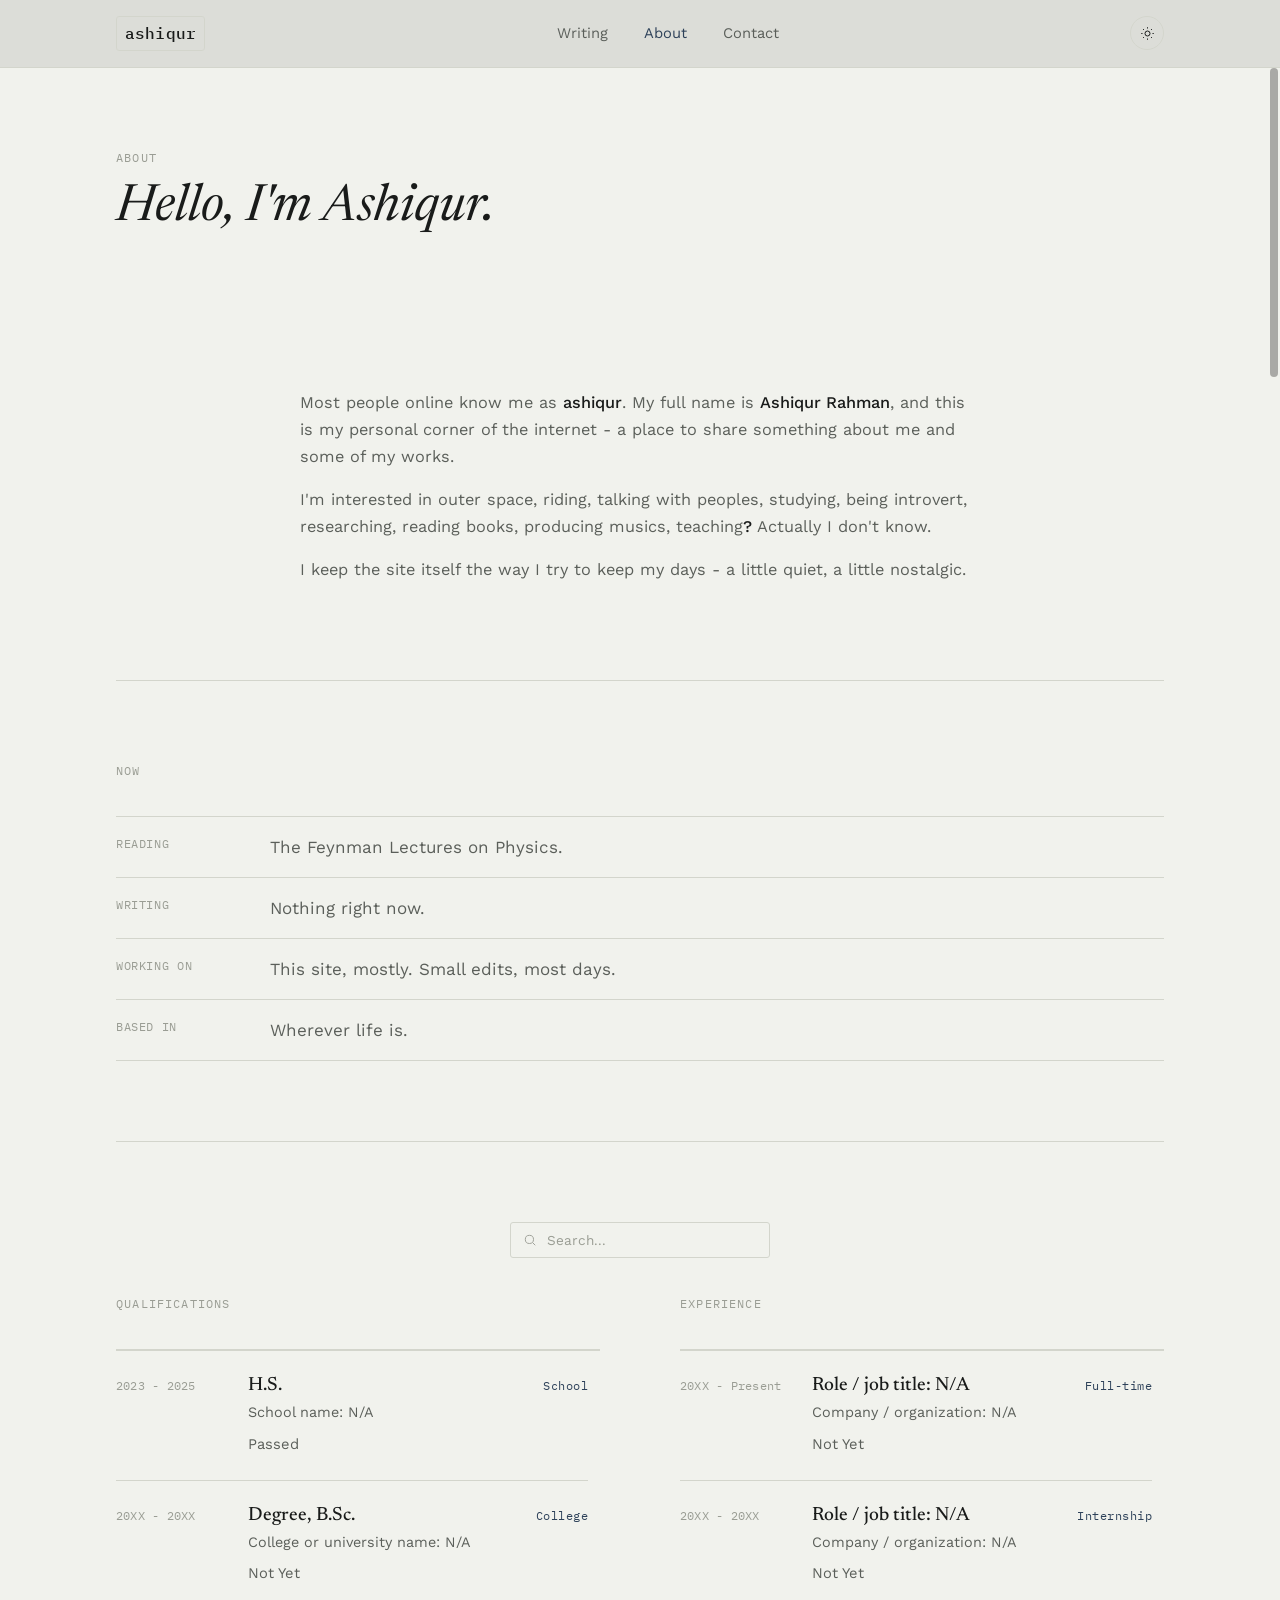
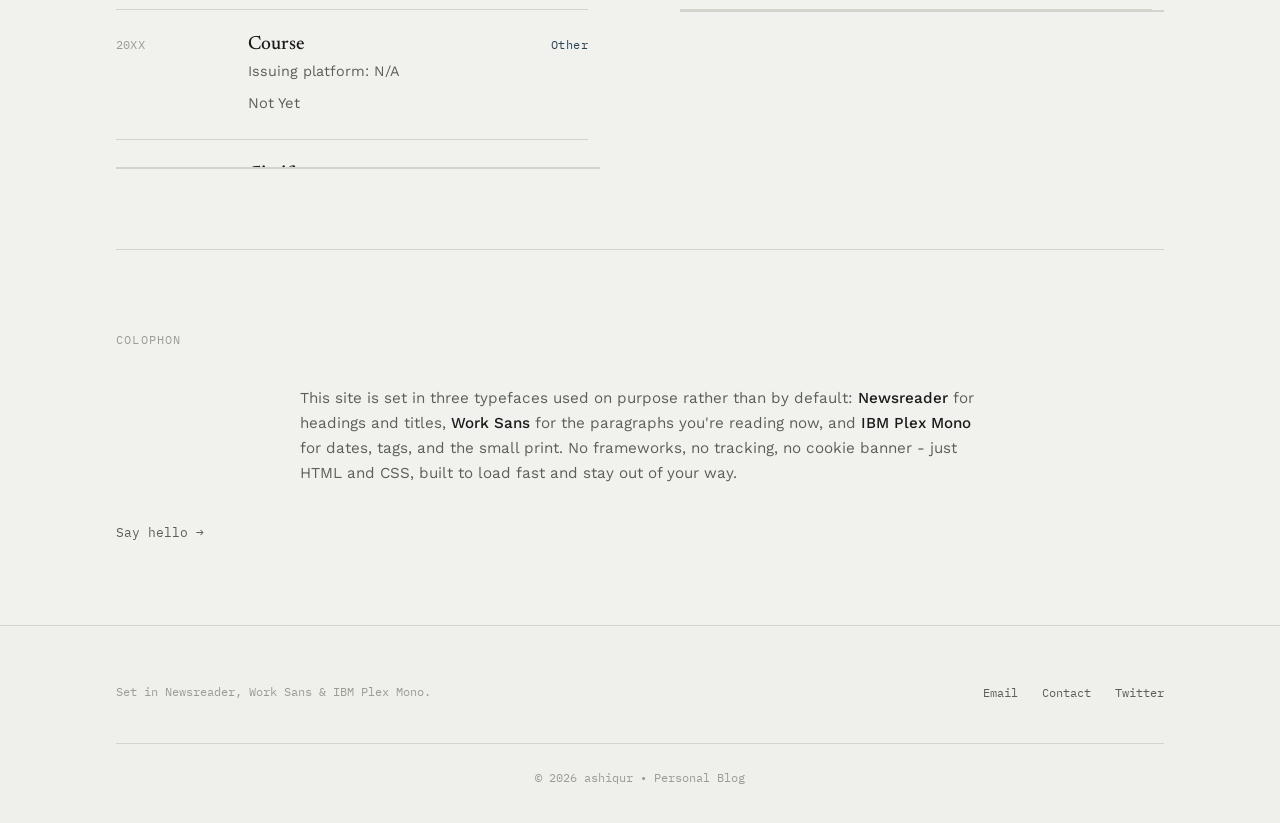
==== commit 954e217e: "Update index.html" ====
--- a/about/index.html
+++ b/about/index.html
@@ -173,7 +173,7 @@
         <strong style="color:var(--ink); font-weight:500;">IBM Plex Mono</strong> for dates, tags, and the small print. No frameworks, no tracking, no cookie banner - just HTML and CSS, built to load fast and stay out of your way.
       </p>
       <a href="../contact/" class="back-link">
-        Say hello →
+        Say hello<span class="back-link-arrow" aria-hidden="true">→</span>
       </a>
     </section>
 
@@ -210,4 +210,4 @@
 
 <script src="../script.js"></script>
 </body>
-</html>+</html>
--- a/styles.css
+++ b/styles.css
@@ -94,6 +94,10 @@
   border: none;
   cursor: pointer;
   color: inherit;
+}
+
+* {
+  -webkit-tap-highlight-color: transparent;
 }
 
 /* ---------- link styles ---------- */
@@ -380,12 +384,26 @@
    its own thin scrollbar (the "slider") — styled to match the site rather
    than the browser default, and deliberately opted back in to a visible
    ::-webkit-scrollbar since the page-wide rule further down hides those
-   by default on fine-pointer devices. */
+   by default on fine-pointer devices.
+   No overscroll-behavior: contain here on purpose — with it set, once a
+   scroll/swipe that started inside this list reaches the list's own
+   bottom, the browser refuses to hand the rest of that same gesture to
+   the page underneath, so the page reads as "stuck" until the person
+   lifts their finger/mouse and starts a fresh scroll outside the list.
+   Leaving overscroll-behavior at its default lets that same continuous
+   gesture flow straight on into the page once the list is exhausted.
+   script.js backs this up with an explicit wheel handler, so the
+   handoff to the page is guaranteed at the scroll boundary (or
+   immediately, if the column has no overflow to scroll at all) rather
+   than depending on a given browser's default chaining.
+   The top/bottom rule is doubled to 2px (vs. the 1px hairline used
+   everywhere else) so the box reads as a closed ledger sheet - opened
+   and closed with its own line - rather than a plain hairline. */
 .ledger {
-  border-top: 1px solid var(--rule);
+  border-top: 2px solid var(--rule);
+  border-bottom: 2px solid var(--rule);
   max-height: var(--ledger-height);
   overflow-y: auto;
-  overscroll-behavior: contain;
   padding-right: var(--space-3);
   scrollbar-width: thin;                             /* Firefox */
   scrollbar-color: var(--accent-soft) transparent;    /* Firefox */
@@ -694,7 +712,28 @@
   margin: var(--space-6) 0 0;
 }
 .back-link svg { width: 12px; height: 12px; }
-.back-link:hover { color: var(--accent); }
+.back-link:hover, .back-link:focus-visible { color: var(--accent); }
+
+/* arrow moves on hover/keyboard-focus, and gets a little forward nudge
+   on click too (mainly for touch, which has no hover state) - see the
+   ".back-link" click listener in script.js that toggles .is-clicked */
+.back-link-arrow {
+  display: inline-block;
+  transition: transform .25s ease;
+}
+.back-link:hover .back-link-arrow,
+.back-link:focus-visible .back-link-arrow {
+  transform: translateX(4px);
+}
+.back-link-arrow.is-clicked {
+  animation: back-link-nudge .45s ease;
+}
+@keyframes back-link-nudge {
+  0%   { transform: translateX(0); }
+  40%  { transform: translateX(9px); }
+  70%  { transform: translateX(3px); }
+  100% { transform: translateX(0); }
+}
 
 
 @media (max-width: 700px) {
@@ -1356,7 +1395,7 @@
   .viewer-panel { width: 100vw; max-height: 100vh; height: 100vh; border-radius: 0; border: none; }
   .viewer-stage, .viewer-media--photo, .viewer-media--video { max-height: 55vh; }
   .viewer-close { top: var(--space-3); right: var(--space-3); width: 36px; height: 36px; }
-  .viewer-prev { left: var(--space-2); width: 34px; height: 34px; }
-  .viewer-next { right: var(--space-2); width: 34px; height: 34px; }
+  .viewer-prev { left: var(--space-2); top: 27.5vh; width: 34px; height: 34px; }
+  .viewer-next { right: var(--space-2); top: 27.5vh; width: 34px; height: 34px; }
   .viewer-footer { flex-direction: column; align-items: stretch; }
-}+}
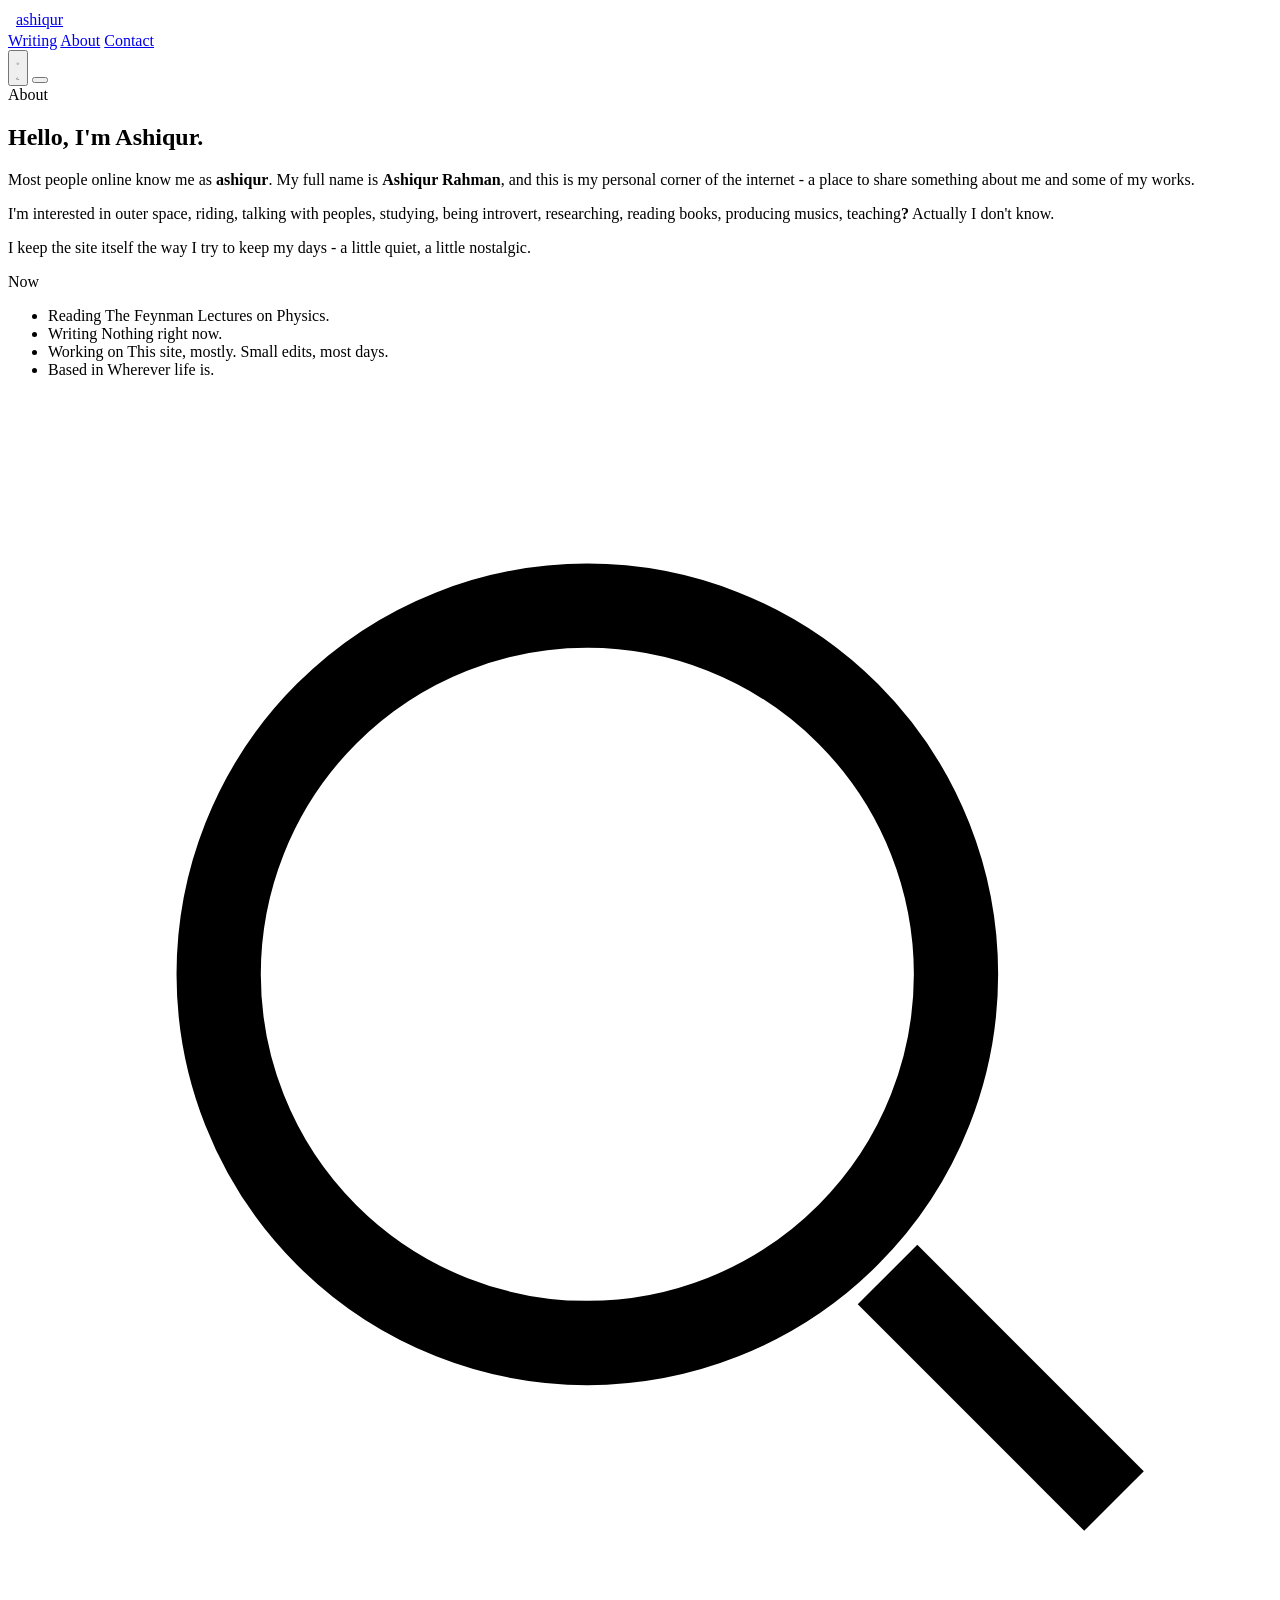
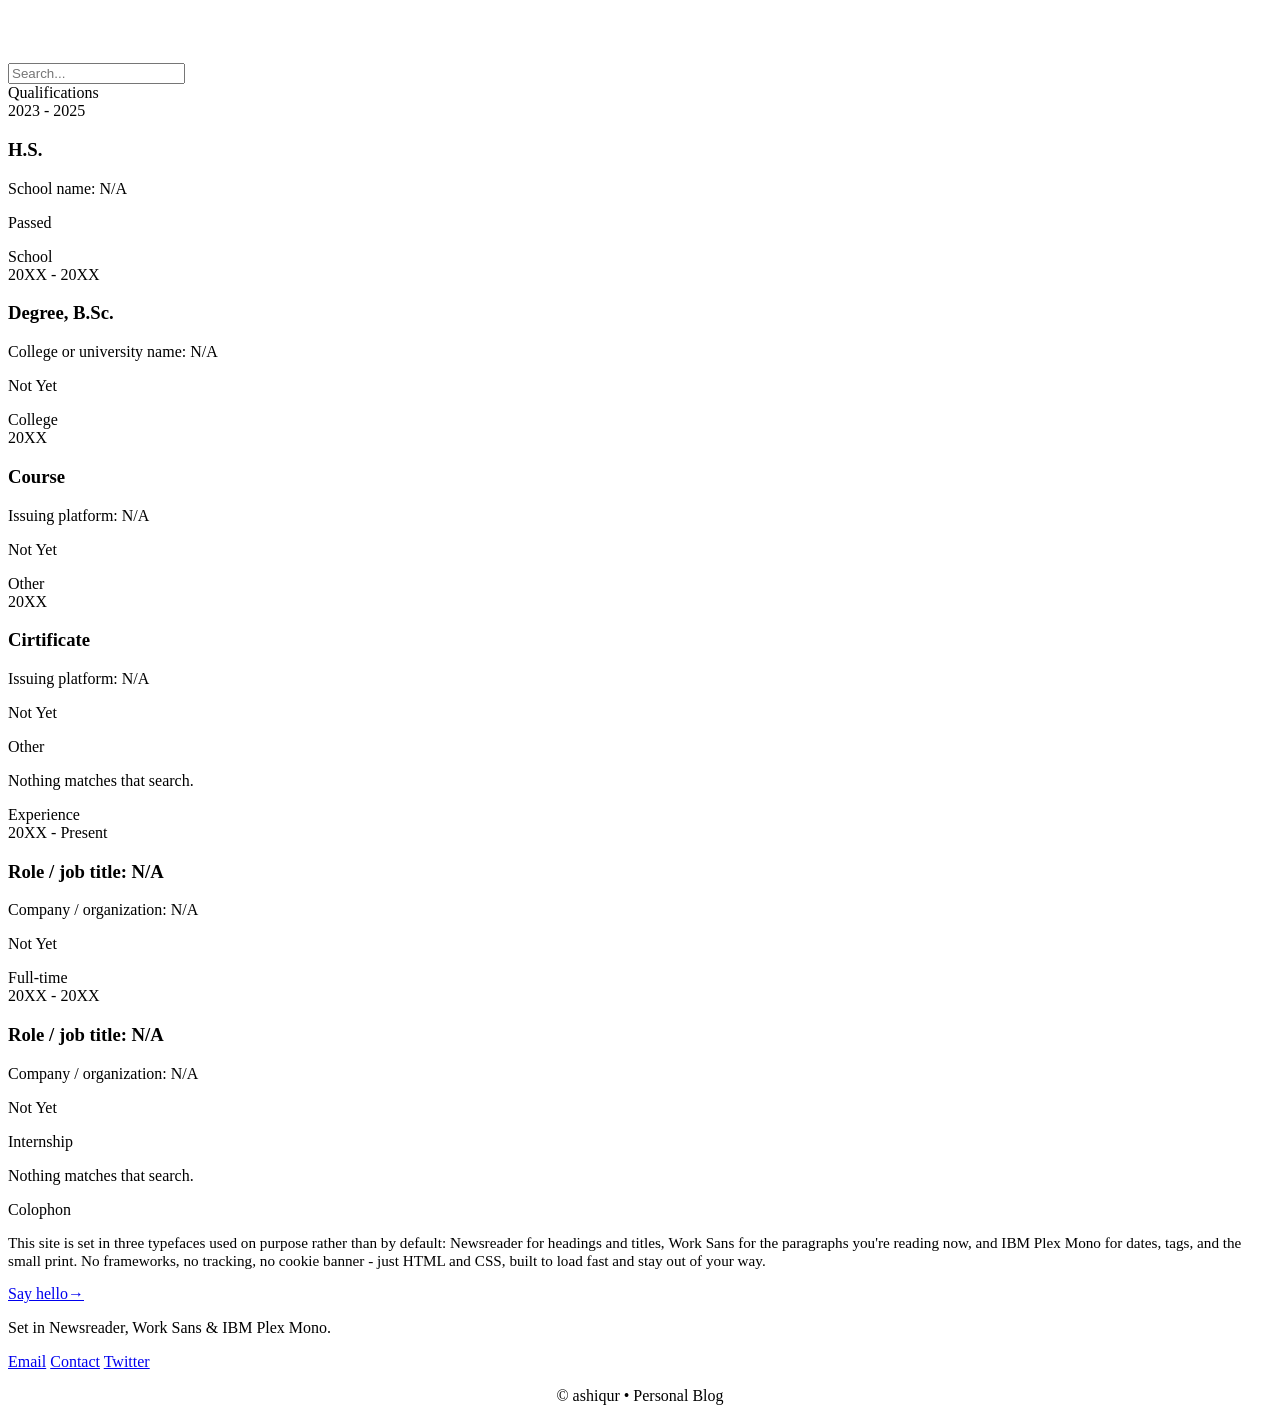
==== commit 507f157f: "Add files via upload" ====
--- a/about/index.html
+++ b/about/index.html
@@ -6,13 +6,29 @@
 <title>About - ashiqur</title>
 <meta name="description" content="A little about Ashiqur Rahman - who writes here, and why.">
 <link rel="icon" href="../favicon.svg" type="image/svg+xml">
+
+<meta property="og:type" content="website">
+<meta property="og:site_name" content="ashiqur">
+<meta property="og:title" content="About Ashiqur">
+<meta property="og:description" content="A little about Ashiqur Rahman - who writes here, and why.">
+<meta property="og:url" content="https://blog.ashiqur.in/about/">
+<meta property="og:image" content="https://blog.ashiqur.in/assets/og/about.png">
+<meta property="og:image:width" content="1200">
+<meta property="og:image:height" content="630">
+
+<meta name="twitter:card" content="summary_large_image">
+<meta name="twitter:site" content="@ashiqur_sf">
+<meta name="twitter:title" content="About Ashiqur">
+<meta name="twitter:description" content="A little about Ashiqur Rahman - who writes here, and why.">
+<meta name="twitter:image" content="https://blog.ashiqur.in/assets/og/about.png">
+
 <script>
 (function(){try{var t=localStorage.getItem('theme');if(!t){t=window.matchMedia('(prefers-color-scheme: dark)').matches?'dark':'light';}document.documentElement.setAttribute('data-theme',t);}catch(e){}})();
 </script>
 <link rel="preconnect" href="https://fonts.googleapis.com">
 <link rel="preconnect" href="https://fonts.gstatic.com" crossorigin>
 <link href="https://fonts.googleapis.com/css2?family=Newsreader:ital,opsz,wght@0,6..72,300;0,6..72,400;0,6..72,500;1,6..72,400;1,6..72,500&family=Work+Sans:wght@300;400;500;600;700&family=IBM+Plex+Mono:wght@400;500&display=swap" rel="stylesheet">
-<link rel="canonical" href="https://ashiqur.in/about/">
+<link rel="canonical" href="https://blog.ashiqur.in/about/">
 <link rel="stylesheet" href="../styles.css">
 </head>
 <body>
@@ -210,4 +226,4 @@
 
 <script src="../script.js"></script>
 </body>
-</html>
+</html>
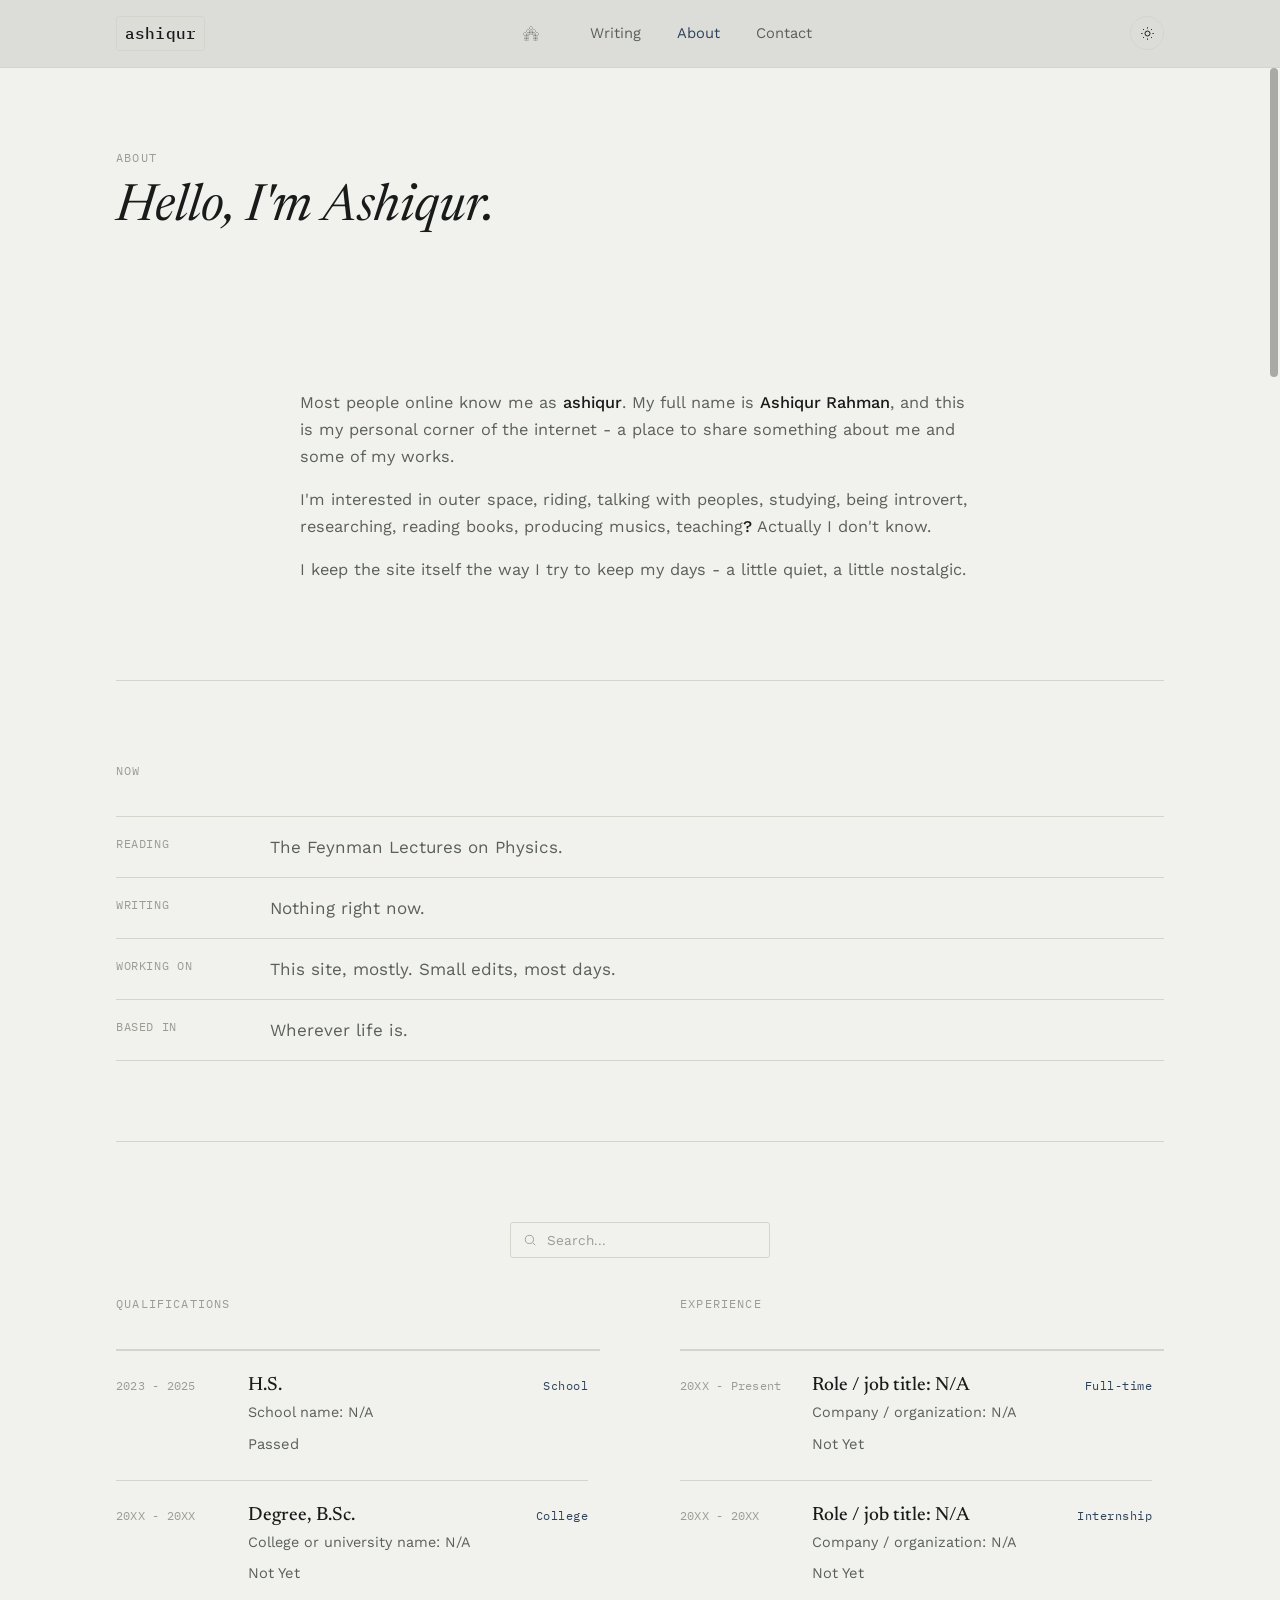
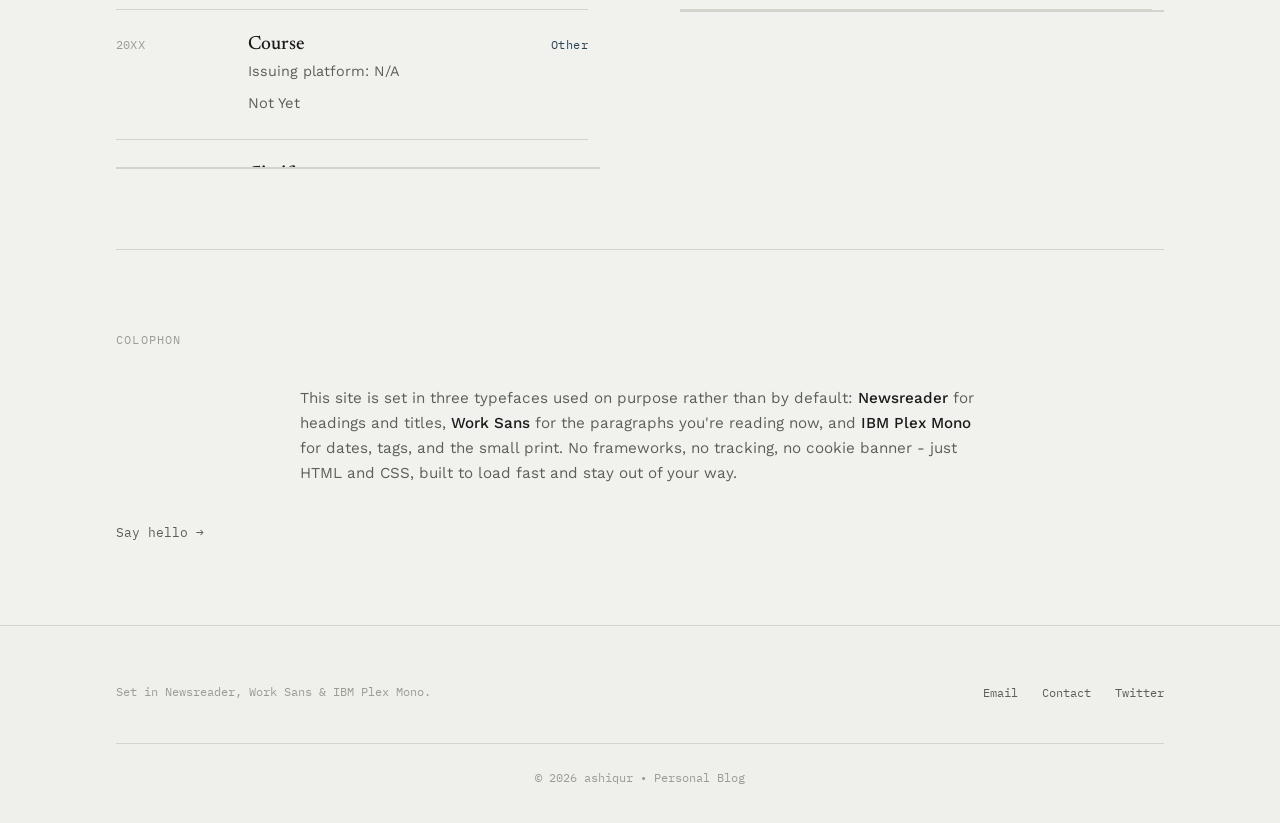
==== commit 05430e36: "Update index.html" ====
--- a/about/index.html
+++ b/about/index.html
@@ -38,10 +38,14 @@
     <a href="../" class="wordmark" style="border: 1px solid var(--rule); padding: 0.2rem 0.5rem; border-radius: var(--radius); display: inline-block;">ashiqur</a>
     <nav class="site-nav">
       <div class="site-nav-inner">
-        <a href="../blog/" class="link-ink">Writing</a>
-        <a href="../about/" class="link-ink active">About</a>
-        <a href="../contact/" class="link-ink">Contact</a>
-      </div>
+  <a href="../" class="link-ink home-link" aria-label="Home">
+    <svg xmlns="http://www.w3.org/2000/svg" width="16" height="16" viewBox="0 0 32 32" fill="currentColor" style="vertical-align: middle;">
+      <path d="M16 6A1 1 0 1016 8 1 1 0 1016 6zM19 9A1 1 0 1019 11 1 1 0 1019 9zM16 9A1 1 0 1016 11 1 1 0 1016 9zM13 9A1 1 0 1013 11 1 1 0 1013 9zM22 12A1 1 0 1022 14 1 1 0 1022 12zM19 12A1 1 0 1019 14 1 1 0 1019 12zM16 12A1 1 0 1016 14 1 1 0 1016 12zM13 12A1 1 0 1013 14 1 1 0 1013 12zM10 12A1 1 0 1010 14 1 1 0 1010 12zM25 15A1 1 0 1025 17 1 1 0 1025 15zM22 15A1 1 0 1022 17 1 1 0 1022 15zM19 15A1 1 0 1019 17 1 1 0 1019 15zM16 15A1 1 0 1016 17 1 1 0 1016 15zM13 15A1 1 0 1013 17 1 1 0 1013 15zM10 15A1 1 0 1010 17 1 1 0 1010 15zM7 15A1 1 0 107 17 1 1 0 107 15zM25 18A1 1 0 1025 20 1 1 0 1025 18zM22 18A1 1 0 1022 20 1 1 0 1022 18zM10 18A1 1 0 1010 20 1 1 0 1010 18zM7 18A1 1 0 107 20 1 1 0 107 18zM4 18A1 1 0 104 20 1 1 0 104 18zM25 21A1 1 0 1025 23 1 1 0 1025 21zM22 21A1 1 0 1022 23 1 1 0 1022 21zM10 21A1 1 0 1010 23 1 1 0 1010 21zM7 21A1 1 0 107 23 1 1 0 107 21zM4 21A1 1 0 104 23 1 1 0 104 21zM25 24A1 1 0 1025 26 1 1 0 1025 24zM28 18A1 1 0 1028 20 1 1 0 1028 18zM16 0A1 1 0 1016 2 1 1 0 1016 0zM19 3A1 1 0 1019 5 1 1 0 1019 3zM13 3A1 1 0 1013 5 1 1 0 1013 3zM22 6A1 1 0 1022 8 1 1 0 1022 6zM10 6A1 1 0 1010 8 1 1 0 1010 6zM25 9A1 1 0 1025 11 1 1 0 1025 9zM7 9A1 1 0 107 11 1 1 0 107 9zM4 12A1 1 0 104 14 1 1 0 104 12zM28 12A1 1 0 1028 14 1 1 0 1028 12zM31 15A1 1 0 1031 17 1 1 0 1031 15zM1 15A1 1 0 101 17 1 1 0 101 15zM28 21A1 1 0 1028 23 1 1 0 1028 21zM28 24A1 1 0 1028 26 1 1 0 1028 24zM22 24A1 1 0 1022 26 1 1 0 1022 24zM10 24A1 1 0 1010 26 1 1 0 1010 24zM7 24A1 1 0 107 26 1 1 0 107 24zM4 24A1 1 0 104 26 1 1 0 104 24zM25 27A1 1 0 1025 29 1 1 0 1025 27zM28 27A1 1 0 1028 29 1 1 0 1028 27zM22 27A1 1 0 1022 29 1 1 0 1022 27zM10 27A1 1 0 1010 29 1 1 0 1010 27zM7 27A1 1 0 107 29 1 1 0 107 27zM4 27A1 1 0 104 29 1 1 0 104 27z"></path>
+    </svg>
+  </a>
+  <a href="../blog/" class="link-ink">Writing</a>
+  <a href="../about/" class="link-ink active">About</a>
+  <a href="../contact/" class="link-ink">Contact</a>
     </nav>
     <div class="header-tools">
       <button class="theme-toggle" aria-label="Toggle dark mode">
@@ -226,4 +230,4 @@
 
 <script src="../script.js"></script>
 </body>
-</html>+</html>
--- a/styles.css
+++ b/styles.css
@@ -0,0 +1,1445 @@
+:root {
+  --paper:       #f1f2ed;
+  --paper-alt:   #e7e9e1;
+  --ink:         #191b1a;
+  --ink-soft:    #5b5f5a;
+  --ink-faint:   #9a9d94;
+  --accent:      #2d4159;
+  --accent-soft: #7c93a6;
+  --rule:        #d3d5cc;
+  --radius: 3px;
+
+  --font-display: "Newsreader", Georgia, serif;
+  --font-body: "Work Sans", -apple-system, BlinkMacSystemFont, sans-serif;
+  --font-mono: "IBM Plex Mono", "SFMono-Regular", Menlo, monospace;
+
+  --space-1: .25rem; --space-2: .5rem;  --space-3: .75rem; --space-4: 1rem;
+  --space-5: 1.5rem; --space-6: 2.25rem; --space-7: 3.5rem; --space-8: 5rem;
+  --space-9: 7rem;   --space-10: 9rem;
+
+  --measure: 680px;
+  --wide: 1120px;
+  --ledger-height: 420px; /* fixed viewing height for the qualifications/experience
+     columns — change this one value to show more or fewer entries before scrolling */
+
+  color-scheme: light;
+}
+
+[data-theme="dark"] {
+  --paper:       #14161a;
+  --paper-alt:   #1b1e22;
+  --ink:         #ecede7;
+  --ink-soft:    #9a9d96;
+  --ink-faint:   #666a63;
+  --accent:      #8fadcb;
+  --accent-soft: #5c7185;
+  --rule:        #2a2d31;
+  color-scheme: dark;
+}
+
+/* ---------- reset & base ---------- */
+* { box-sizing: border-box; }
+html { scroll-behavior: smooth; }
+
+@media (prefers-reduced-motion: reduce) {
+  html { scroll-behavior: auto; }
+  *, *::before, *::after {
+    animation-duration: .01ms !important;
+    animation-iteration-count: 1 !important;
+    transition-duration: .01ms !important;
+    scroll-behavior: auto !important;
+  }
+}
+
+body {
+  margin: 0;
+  background: var(--paper);
+  color: var(--ink);
+  font-family: var(--font-body);
+  font-size: 17px;
+  line-height: 1.65;
+  -webkit-font-smoothing: antialiased;
+  -moz-osx-font-smoothing: grayscale;
+  transition: background .35s ease, color .35s ease;
+}
+
+h1, h2, h3, h4 {
+  font-family: var(--font-display);
+  font-weight: 500;
+  line-height: 1.15;
+  margin: 0 0 var(--space-4);
+  color: var(--ink);
+}
+
+p { margin: 0 0 var(--space-4); }
+
+a {
+  color: inherit;
+  text-decoration: none;
+}
+
+img { max-width: 100%; display: block; }
+
+::selection { background: var(--accent); color: var(--paper); }
+
+:focus-visible {
+  outline: 2px solid var(--accent);
+  outline-offset: 3px;
+  border-radius: 2px;
+}
+
+button {
+  font-family: inherit;
+  background: none;
+  border: none;
+  cursor: pointer;
+  color: inherit;
+}
+
+* {
+  -webkit-tap-highlight-color: transparent;
+}
+
+/* ---------- link styles ---------- */
+.link-ink {
+  background-image: linear-gradient(var(--accent), var(--accent));
+  background-repeat: no-repeat;
+  background-position: left bottom;
+  background-size: 0% 1px;
+  transition: background-size .28s ease;
+  padding-bottom: 1px;
+}
+.link-ink:hover, .link-ink:focus-visible { background-size: 100% 1px; }
+
+.link-arrow {
+  display: inline-flex;
+  align-items: center;
+  gap: .4em;
+  font-family: var(--font-mono);
+  font-size: .82rem;
+  letter-spacing: .02em;
+  color: var(--accent);
+}
+.link-arrow svg { transition: transform .25s ease; width: 13px; height: 13px; }
+.link-arrow:hover svg { transform: translateX(3px); }
+
+/* ---------- layout ---------- */
+.container {
+  max-width: var(--wide);
+  margin: 0 auto;
+  padding: 0 var(--space-6);
+}
+.measure {
+  max-width: var(--measure);
+  margin: 0 auto;
+}
+@media (max-width: 640px) {
+  .container { padding: 0 var(--space-5); }
+}
+
+.eyebrow {
+  font-family: var(--font-mono);
+  font-size: .74rem;
+  letter-spacing: .1em;
+  text-transform: uppercase;
+  color: var(--ink-faint);
+  margin: 0 0 var(--space-3);
+  display: block;
+}
+
+/* ---------- reading progress ---------- */
+.progress-bar {
+  position: fixed;
+  top: 0; left: 0;
+  height: 2px;
+  width: 0%;
+  background: var(--accent);
+  z-index: 100;
+  transition: width .1s linear;
+}
+
+/* ---------- header ---------- */
+.site-header {
+  position: sticky;
+  top: 0;
+  z-index: 50;
+  /* 
+    1. The inner mix blends --paper with 5% black.
+    2. The outer mix applies your original 88% opacity.
+  */
+  background: color-mix(in srgb, color-mix(in srgb, var(--paper) 90%, black) 88%, transparent);
+  backdrop-filter: blur(8px);
+  border-bottom: 1px solid var(--rule);
+}
+.header-inner {
+  max-width: var(--wide);
+  margin: 0 auto;
+  padding: var(--space-4) var(--space-6);
+  display: flex;
+  align-items: center;
+  justify-content: space-between;
+  gap: var(--space-5);
+}
+.wordmark {
+  font-family: var(--font-mono);
+  font-weight: 500;
+  font-size: 1rem;
+  letter-spacing: .01em;
+  color: var(--ink);
+}
+.wordmark span { color: var(--accent); }
+
+.site-nav {
+  display: flex;
+  align-items: center;
+  gap: var(--space-6);
+}
+.site-nav-inner {
+  /* .site-nav's own flex/gap above has nothing to act on — .site-nav-inner,
+     not the <a> tags, is its only child. This is the rule that actually
+     spaces the links at desktop widths; the mobile media query below
+     overrides it to a column for the dropdown. */
+  display: flex;
+  align-items: center;
+  gap: var(--space-6);
+}
+.site-nav a {
+  font-size: .92rem;
+  color: var(--ink-soft);
+}
+.site-nav a:hover, .site-nav a.active { color: var(--ink); }
+.site-nav a.active { color: var(--accent); }
+
+.header-tools {
+  display: flex;
+  align-items: center;
+  gap: var(--space-3);
+}
+
+.theme-toggle {
+  width: 34px; height: 34px;
+  border: 1px solid var(--rule);
+  border-radius: 50%;
+  display: flex; align-items: center; justify-content: center;
+  transition: border-color .2s ease;
+}
+.theme-toggle:hover { border-color: var(--accent); }
+.theme-toggle svg { width: 15px; height: 15px; }
+.theme-toggle .icon-moon { display: none; }
+[data-theme="dark"] .theme-toggle .icon-sun { display: none; }
+[data-theme="dark"] .theme-toggle .icon-moon { display: block; }
+
+.nav-toggle {
+  display: none;
+  width: 34px; height: 34px;
+  flex-direction: column;
+  align-items: center;
+  justify-content: center;
+  gap: 4px;
+}
+.nav-toggle span {
+  width: 18px; height: 1px;
+  background: var(--ink);
+  transition: transform .25s ease, opacity .25s ease;
+}
+body.nav-open .nav-toggle span:nth-child(1) { transform: translateY(5px) rotate(45deg); }
+body.nav-open .nav-toggle span:nth-child(2) { opacity: 0; }
+body.nav-open .nav-toggle span:nth-child(3) { transform: translateY(-5px) rotate(-45deg); }
+
+@media (max-width: 700px) {
+  /* Let the nav drop to its own row below wordmark + tools, inside the
+     same header box — so growing it grows the header itself. */
+  .header-inner {
+    flex-wrap: wrap;
+    row-gap: 0; /* header-inner's flex `gap` inserts fixed space between
+       the icon row and the site-nav row regardless of the nav row's own
+       height — so even when site-nav is collapsed to 0 (closed state),
+       that gap stuck around and pushed the header's bottom border away
+       from the icon row. Zeroing it here lets the border hug the icon
+       row when closed; spacing for the open state is restored below on
+       the first nav link instead. */
+    padding-bottom: 0; /* this padding used to sit between the animating
+       site-nav row and the header's actual border — a fixed gap the whole
+       slide, so the reveal always looked like it stopped short of the
+       real edge. Moved onto .site-nav-inner below so it animates with
+       the content instead of sitting outside it. */
+  }
+
+  .wordmark { order: 1; }
+  .header-tools { order: 2; }
+
+  .site-nav {
+    order: 3;
+    flex-basis: 100%;
+    align-items: start; /* the desktop rule sets align-items:center, which
+       centers the link block inside the still-growing row — so as it
+       opened, the text visibly expanded outward from the middle instead
+       of staying put. Pinning it to the top keeps the text fixed and lets
+       only the row height (the reveal) animate. */
+    min-height: 0; /* lets this flex row shrink all the way to 0 */
+
+    /* The grow: row track expands/collapses to exact content height,
+       pushing the header's own bottom border down with it. */
+    display: grid;
+    grid-template-rows: 0fr;
+    overflow: hidden;
+    transition: grid-template-rows 0.35s linear, visibility 0s linear 0.35s;
+    /* grid-template-rows: linear reveal (see note above on the old
+       ease-out curve). visibility: this 0.35s delay is what makes CLOSE
+       smooth — the links stay visible and shrink away with the row, only
+       flipping to hidden once the collapse finishes, instead of vanishing
+       the instant you tap the icon. The .nav-open rule below zeroes the
+       delay so OPEN still shows the links immediately. */
+
+    visibility: hidden;
+  }
+
+  body.nav-open .site-nav {
+    grid-template-rows: 1fr;
+    visibility: visible;
+    transition: grid-template-rows 0.35s linear, visibility 0s linear 0s;
+  }
+
+  .site-nav-inner {
+    /* required for the grid trick — lets the row shrink below content size */
+    min-height: 0;
+    overflow: hidden;
+
+    display: flex;
+    flex-direction: column;
+    align-items: flex-start;
+    gap: var(--space-4);
+    padding-bottom: var(--space-4); /* the breathing room below "Contact",
+       now part of the content that animates — matches the padding-bottom
+       removed from .header-inner above, so the final open state looks the
+       same, but the reveal edge now tracks the header's real border the
+       whole way through the slide instead of stopping short of it. */
+  }
+
+  /* space between the top row and the links once open — this lives on
+     the link itself, not on .site-nav-inner: padding on the collapsing
+     box itself can't shrink to 0 the way content can, so it would have
+     kept the header a bit taller even when the menu is closed */
+  .site-nav-inner a:first-child {
+    margin-top: var(--space-4);
+  }
+
+  .nav-toggle {
+    display: flex;
+  }
+
+  .hero,
+  .contact-hero,
+  .about-hero,
+  .post-head {
+    padding-top: var(--space-4) !important;
+    margin-top: 0 !important;
+  }
+}
+
+/* ---------- hero (home) ---------- */
+.hero {
+  padding: var(--space-9) 0 var(--space-8);
+  border-bottom: 1px solid var(--rule);
+}
+.hero-name {
+  font-size: clamp(2.6rem, 7vw, 5rem);
+  font-style: italic;
+  font-weight: 400;
+  letter-spacing: -.01em;
+  margin-bottom: var(--space-5);
+}
+.hero-lede {
+  font-size: clamp(1.05rem, 1.6vw, 1.25rem);
+  color: var(--ink-soft);
+  max-width: 560px;
+  line-height: 1.6;
+  margin-bottom: var(--space-6);
+}
+.hero-links {
+  display: flex;
+  gap: var(--space-6);
+  flex-wrap: wrap;
+}
+
+/* ---------- section headers ---------- */
+.section-head {
+  display: flex;
+  align-items: baseline;
+  justify-content: space-between;
+  margin-bottom: var(--space-5);
+  gap: var(--space-4);
+}
+.section-head h2 {
+  font-size: 1.05rem;
+  font-style: normal;
+}
+
+section.block { padding: var(--space-8) 0; }
+section.block + section.block { border-top: 1px solid var(--rule); }
+
+/* ---------- ledger / entry list ---------- */
+/* Fixed-height scroll area: once entries overflow --ledger-height, the
+   column scrolls internally instead of growing the page. Each ledger gets
+   its own thin scrollbar (the "slider") — styled to match the site rather
+   than the browser default, and deliberately opted back in to a visible
+   ::-webkit-scrollbar since the page-wide rule further down hides those
+   by default on fine-pointer devices.
+   No overscroll-behavior: contain here on purpose — with it set, once a
+   scroll/swipe that started inside this list reaches the list's own
+   bottom, the browser refuses to hand the rest of that same gesture to
+   the page underneath, so the page reads as "stuck" until the person
+   lifts their finger/mouse and starts a fresh scroll outside the list.
+   Leaving overscroll-behavior at its default lets that same continuous
+   gesture flow straight on into the page once the list is exhausted.
+   script.js backs this up with an explicit wheel handler, so the
+   handoff to the page is guaranteed at the scroll boundary (or
+   immediately, if the column has no overflow to scroll at all) rather
+   than depending on a given browser's default chaining.
+   The top/bottom rule is doubled to 2px (vs. the 1px hairline used
+   everywhere else) so the box reads as a closed ledger sheet - opened
+   and closed with its own line - rather than a plain hairline. */
+.ledger {
+  border-top: 2px solid var(--rule);
+  border-bottom: 2px solid var(--rule);
+  max-height: var(--ledger-height);
+  overflow-y: auto;
+  padding-right: var(--space-3);
+  scrollbar-width: thin;                             /* Firefox */
+  scrollbar-color: var(--accent-soft) transparent;    /* Firefox */
+}
+.ledger::-webkit-scrollbar {
+  display: block; /* overrides the global hidden-scrollbar rule for this element */
+  width: 6px;
+}
+.ledger::-webkit-scrollbar-track { background: transparent; }
+.ledger::-webkit-scrollbar-thumb {
+  background: var(--accent-soft);
+  border-radius: 10px;
+}
+.ledger::-webkit-scrollbar-thumb:hover { background: var(--accent); }
+@media (max-width: 560px) {
+  .ledger { max-height: 340px; }
+}
+.entry {
+  display: grid;
+  grid-template-columns: 108px 1fr auto;
+  align-items: baseline;
+  gap: var(--space-5);
+  padding: var(--space-5) 0;
+  border-bottom: 1px solid var(--rule);
+  transition: opacity .2s ease;
+}
+.entry:hover { opacity: .72; }
+.entry-date {
+  font-family: var(--font-mono);
+  font-size: .78rem;
+  color: var(--ink-faint);
+  letter-spacing: .02em;
+  white-space: nowrap;
+}
+.entry-title {
+  font-family: var(--font-display);
+  font-size: 1.2rem;
+  font-weight: 500;
+}
+.entry-tag {
+  font-family: var(--font-mono);
+  font-size: .72rem;
+  color: var(--accent);
+  letter-spacing: .04em;
+  white-space: nowrap;
+}
+@media (max-width: 560px) {
+  .entry {
+    grid-template-columns: 1fr;
+    gap: var(--space-2);
+  }
+  .entry-tag { display: none; }
+}
+
+/* ---------- ledger entry — expanded (qualifications / experience) ---------- */
+.entry-main { min-width: 0; }
+.entry-main .entry-title { margin: 0 0 .2em; }
+.entry-org {
+  display: block;
+  font-family: var(--font-body);
+  font-size: .9rem;
+  color: var(--ink-soft);
+}
+.entry-desc {
+  margin: var(--space-2) 0 0;
+  color: var(--ink-soft);
+  font-size: .92rem;
+  line-height: 1.55;
+}
+
+.year-label {
+  font-family: var(--font-mono);
+  font-size: .8rem;
+  color: var(--ink-faint);
+  letter-spacing: .06em;
+  margin: var(--space-7) 0 0;
+}
+.year-label:first-child { margin-top: 0; }
+
+/* ---------- fade-up on scroll (Animation Removed) ---------- */
+.fade-up {
+  opacity: 1;
+  transform: none;
+}
+.fade-up.is-visible { 
+  opacity: 1; 
+  transform: none; 
+}
+
+/* ---------- about page ---------- */
+.about-hero { padding: var(--space-8) 0 var(--space-7); }
+.about-hero h1 {
+  font-size: clamp(2.2rem, 5vw, 3.2rem);
+  font-style: italic;
+  font-weight: 400;
+}
+.about-body p { color: var(--ink-soft); font-size: 1.02rem; }
+.about-body strong { color: var(--ink); font-weight: 500; }
+
+.now-list {
+  list-style: none;
+  margin: 0; padding: 0;
+  border-top: 1px solid var(--rule);
+}
+.now-list li {
+  display: grid;
+  grid-template-columns: 130px 1fr;
+  gap: var(--space-5);
+  padding: var(--space-4) 0;
+  border-bottom: 1px solid var(--rule);
+}
+.now-list .now-label {
+  font-family: var(--font-mono);
+  font-size: .78rem;
+  color: var(--ink-faint);
+  letter-spacing: .05em;
+  text-transform: uppercase;
+}
+.now-list .now-value { color: var(--ink-soft); }
+@media (max-width: 560px) {
+  .now-list li { grid-template-columns: 1fr; gap: var(--space-1); }
+}
+
+/* ---------- article ---------- */
+.post-head { padding: var(--space-7) 0 var(--space-6); }
+.post-meta {
+  font-family: var(--font-mono);
+  font-size: .8rem;
+  color: var(--ink-faint);
+  display: flex;
+  gap: var(--space-4);
+  flex-wrap: wrap;
+  margin-bottom: var(--space-4);
+}
+.post-title {
+  font-size: clamp(2rem, 5vw, 2.9rem);
+  margin-bottom: var(--space-4);
+}
+.post-dek {
+  font-family: var(--font-display);
+  font-style: italic;
+  font-size: 1.2rem;
+  color: var(--ink-soft);
+  max-width: var(--measure);
+}
+.post-tags { display: flex; gap: var(--space-3); margin-top: var(--space-5); }
+.tag {
+  font-family: var(--font-mono);
+  font-size: .72rem;
+  letter-spacing: .04em;
+  color: var(--accent);
+  border: 1px solid var(--rule);
+  border-radius: var(--radius);
+  padding: .2em .6em;
+}
+
+.post-body {
+  padding-bottom: var(--space-8);
+  font-size: 1.08rem;
+  line-height: 1.8;
+}
+.post-body p { margin-bottom: var(--space-5); color: var(--ink); }
+.post-body p:first-of-type::first-letter {
+  font-family: var(--font-display);
+  font-style: italic;
+  font-size: 3.4em;
+  float: left;
+  line-height: .8;
+  padding: .06em .08em 0 0;
+  color: var(--accent);
+}
+.post-body h3 {
+  font-size: 1.35rem;
+  margin-top: var(--space-7);
+  font-style: italic;
+}
+.post-body blockquote {
+  margin: var(--space-6) 0;
+  padding-left: var(--space-5);
+  border-left: 2px solid var(--accent);
+  font-family: var(--font-display);
+  font-style: italic;
+  font-size: 1.2rem;
+  color: var(--ink-soft);
+}
+.post-body a { color: var(--accent); }
+
+.post-nav {
+  border-top: 1px solid var(--rule);
+  padding: var(--space-6) 0;
+  display: flex;
+  justify-content: space-between;
+  gap: var(--space-5);
+}
+.post-nav-item { max-width: 45%; }
+.post-nav-item.next { text-align: right; margin-left: auto; }
+.post-nav-label {
+  font-family: var(--font-mono);
+  font-size: .7rem;
+  letter-spacing: .06em;
+  text-transform: uppercase;
+  color: var(--ink-faint);
+  display: block;
+  margin-bottom: var(--space-2);
+}
+.post-nav-title { font-family: var(--font-display); font-size: 1.05rem; }
+
+/* ---------- contact ---------- */
+.contact-hero { padding: var(--space-8) 0 var(--space-7); }
+.contact-hero h1 {
+  font-size: clamp(2.2rem, 5vw, 3.2rem);
+  font-style: italic;
+  font-weight: 400;
+}
+.contact-grid {
+  display: grid;
+  grid-template-columns: 1fr 1fr;
+  gap: var(--space-8);
+  padding-bottom: var(--space-9);
+}
+@media (max-width: 700px) {
+  .contact-grid { grid-template-columns: 1fr; gap: var(--space-6); }
+}
+.channel-list { list-style: none; margin: 0; padding: 0; border-top: 1px solid var(--rule); }
+.channel-list li {
+  border-bottom: 1px solid var(--rule);
+  padding: var(--space-4) 0;
+  display: flex;
+  justify-content: space-between;
+  align-items: center;
+  gap: var(--space-3);
+}
+.channel-name { font-family: var(--font-display); font-style: italic; font-size: 1.1rem; }
+.channel-handle { font-family: var(--font-mono); font-size: .82rem; color: var(--accent); }
+.channel-list-right { display: flex; align-items: center; gap: var(--space-3); }
+.channel-list-right .icon-btn[data-copied="true"]::after { top: -30px; }
+@media (max-width: 480px) {
+  .channel-handle { max-width: 130px; overflow: hidden; text-overflow: ellipsis; white-space: nowrap; }
+}
+
+/* ---------- buttons ---------- */
+.btn {
+  display: inline-flex;
+  align-items: center;
+  gap: var(--space-2);
+  font-family: var(--font-mono);
+  font-size: .85rem;
+  letter-spacing: .02em;
+  padding: .75em 1.3em;
+  border: 1px solid var(--ink);
+  border-radius: var(--radius);
+  transition: background .2s ease, color .2s ease, border-color .2s ease;
+}
+.btn:hover { background: var(--ink); color: var(--paper); }
+[data-theme="dark"] .btn:hover { background: var(--ink); color: var(--paper); }
+
+/* ---------- footer ---------- */
+.site-footer {
+  border-top: 1px solid var(--rule);
+  padding: var(--space-7) 0 var(--space-6);
+  /* Blends your --paper variable with 5% black */
+  background: color-mix(in srgb, var(--paper) 99%, black);
+}
+.footer-inner {
+  display: flex;
+  flex-wrap: wrap;
+  gap: var(--space-4);
+  justify-content: space-between;
+  align-items: center;
+}
+.colophon {
+  font-family: var(--font-mono);
+  font-size: .76rem;
+  color: var(--ink-faint);
+  margin: 0;
+}
+.footer-links {
+  display: flex;
+  gap: var(--space-5);
+  flex-wrap: wrap;
+}
+.footer-links a {
+  font-family: var(--font-mono);
+  font-size: .78rem;
+  color: var(--ink-soft);
+}
+.footer-links a:hover { color: var(--accent); }
+.copyright {
+  font-family: var(--font-mono);
+  font-size: .74rem;
+  color: var(--ink-faint);
+  width: 100%;
+  margin: var(--space-5) 0 0;
+  padding-top: var(--space-5);
+  border-top: 1px solid var(--rule);
+}
+
+/* ---------- back link ---------- */
+.back-link {
+  display: inline-flex;
+  align-items: center;
+  gap: var(--space-2);
+  font-family: var(--font-mono);
+  font-size: .82rem;
+  color: var(--ink-soft);
+  margin: var(--space-6) 0 0;
+}
+.back-link svg { width: 12px; height: 12px; }
+.back-link:hover, .back-link:focus-visible { color: var(--accent); }
+
+/* arrow moves on hover/keyboard-focus, and gets a little forward nudge
+   on click too (mainly for touch, which has no hover state) - see the
+   ".back-link" click listener in script.js that toggles .is-clicked */
+.back-link-arrow {
+  display: inline-block;
+  transition: transform .25s ease;
+}
+.back-link:hover .back-link-arrow,
+.back-link:focus-visible .back-link-arrow {
+  transform: translateX(4px);
+}
+.back-link-arrow.is-clicked {
+  animation: back-link-nudge .45s ease;
+}
+@keyframes back-link-nudge {
+  0%   { transform: translateX(0); }
+  40%  { transform: translateX(9px); }
+  70%  { transform: translateX(3px); }
+  100% { transform: translateX(0); }
+}
+
+
+@media (max-width: 700px) {
+  
+  .about-hero {
+    padding-bottom: var(--space-4) !important; 
+  }
+
+  /* Reduces the 5rem top padding for the text block */
+  section.block.about-body {
+    padding-top: var(--space-2) !important; 
+  }
+  
+  .contact-hero {
+    padding-bottom: var(--space-4) !important; 
+  }
+
+  /* Reduces the space between the intro text and the social links */
+  .contact-grid {
+    gap: var(--space-4) !important; 
+  }
+}
+
+/* ===Scrollbar=== */
+@media (pointer: fine) {
+  
+  /* Hide Native Scrollbars */
+  html {
+    -ms-overflow-style: none; /* IE and Edge */
+    scrollbar-width: none; /* Firefox */
+  }
+  ::-webkit-scrollbar {
+    display: none; /* Chrome, Safari, Opera */
+  }
+
+  /* Custom Floating Scrollbar Layer */
+  .custom-scrollbar-track {
+    position: fixed;
+    top: 0;
+    right: 0;
+    width: 40px; 
+    height: 100vh;
+    z-index: 9999; 
+    pointer-events: none; 
+  }
+
+  .custom-scrollbar-thumb {
+    position: absolute;
+    top: 0;
+    right: 2px;
+    width: 8px;
+    border-radius: 10px;
+    background-color: color-mix(in srgb, var(--paper) 70%, black);
+    opacity: 0;
+    transition: opacity 0.3s ease, background-color 0.2s ease;
+    pointer-events: auto; 
+    cursor: grab;
+  }
+
+  .custom-scrollbar-thumb:active {
+    cursor: grabbing;
+    background-color: color-mix(in srgb, var(--paper) 50%, black);
+  }
+
+  /* Visibility Class */
+  .custom-scrollbar-track.is-visible .custom-scrollbar-thumb {
+    opacity: 1;
+  }
+}
+
+/* ---------- entries / posts tabs ---------- */
+.tabs-nav {
+  display: flex;
+  justify-content: center;
+  gap: var(--space-3);
+  margin-top: var(--space-6);
+}
+.tab-btn {
+  font-family: var(--font-mono);
+  font-size: .78rem;
+  letter-spacing: .06em;
+  text-transform: uppercase;
+  color: var(--ink-soft);
+  background: transparent;
+  border: 1px solid var(--rule);
+  border-radius: var(--radius);
+  padding: .55em 1.2em;
+  transition: background .2s ease, color .2s ease, border-color .2s ease;
+}
+.tab-btn:hover { color: var(--ink); border-color: var(--accent); }
+.tab-btn.active {
+  background: var(--ink);
+  color: var(--paper);
+  border-color: var(--ink);
+}
+.tab-panel[hidden] { display: none; }
+
+/* Paint the last-selected tab immediately on load (before script.js runs),
+   using [data-initial-tab] set by the pre-paint script in <head>.
+   Mirrors the data-theme pre-paint pattern used for dark mode. Without
+   this, the markup's default "Entries" tab flashes for a frame before
+   script.js swaps in the remembered tab. */
+html[data-initial-tab="tab-posts"] #tab-entries,
+html[data-initial-tab="tab-works"] #tab-entries {
+  background: transparent;
+  color: var(--ink-soft);
+  border-color: var(--rule);
+}
+html[data-initial-tab="tab-posts"] #tab-posts,
+html[data-initial-tab="tab-works"] #tab-works {
+  background: var(--ink);
+  color: var(--paper);
+  border-color: var(--ink);
+}
+html[data-initial-tab="tab-posts"] #panel-entries,
+html[data-initial-tab="tab-works"] #panel-entries { display: none; }
+html[data-initial-tab="tab-posts"] #panel-posts { display: block; }
+html[data-initial-tab="tab-works"] #panel-works { display: block; }
+
+/* ---------- post grid (photos / videos / files) ---------- */
+.posts-grid {
+  display: grid;
+  grid-template-columns: repeat(auto-fill, minmax(160px, 1fr));
+  gap: var(--space-5);
+}
+.post-tile {
+  position: relative;
+  aspect-ratio: 1 / 1;
+  border: 1px solid var(--rule);
+  border-radius: var(--radius);
+  overflow: hidden;
+  background: var(--paper-alt);
+  cursor: pointer; /* opens the popup viewer — see script.js */
+}
+.post-media {
+  position: absolute;
+  inset: 0;
+  display: flex;
+  align-items: center;
+  justify-content: center;
+  color: var(--ink-faint);
+  background-size: cover;
+  background-position: center;
+}
+.post-media svg { width: 32%; height: 32%; }
+/* once script.js confirms a real photo file exists and sets it as the
+   background, .has-photo gets added and this fades the placeholder
+   camera icon out — video tiles deliberately don't get this treatment,
+   their play icon is a permanent affordance, not a "no file" fallback */
+.post-media--photo svg { transition: opacity .25s ease; }
+.post-media--photo.has-photo svg { opacity: 0; }
+.post-media--video::after {
+  content: "";
+  position: absolute;
+  width: 2.5rem;
+  height: 2.5rem;
+  border-radius: 50%;
+  background: color-mix(in srgb, var(--paper) 82%, transparent);
+  box-shadow: 0 0 0 1px var(--rule);
+}
+.post-media--video .icon-play {
+  position: relative;
+  z-index: 1;
+  width: .9rem;
+  height: .9rem;
+  color: var(--ink);
+}
+/* file tiles (pdf/zip/etc.) — same probe-and-fade pattern as photo tiles:
+   once script.js confirms a data-img preview exists, .has-preview fades
+   the placeholder document icon out. The format tag (PDF/ZIP…) is pinned
+   to a corner instead and stays visible either way, since it's useful
+   metadata rather than a "no file" fallback. */
+.post-media--file svg { transition: opacity .25s ease; }
+.post-media--file.has-preview svg { opacity: 0; }
+.post-media-tag {
+  position: absolute;
+  left: var(--space-2);
+  bottom: var(--space-2);
+  z-index: 1;
+  background: color-mix(in srgb, var(--paper) 85%, transparent);
+  backdrop-filter: blur(2px);
+}
+/* ---------- icon button (generic circular, used by every copy-to-clipboard control) ---------- */
+.icon-btn {
+  width: 28px;
+  height: 28px;
+  border: 1px solid var(--rule);
+  border-radius: 50%;
+  display: flex;
+  align-items: center;
+  justify-content: center;
+  color: var(--ink-soft);
+  flex: none;
+  position: relative;
+  transition: color .2s ease, border-color .2s ease;
+}
+.icon-btn:hover, .icon-btn:focus-visible { color: var(--accent); border-color: var(--accent); }
+.icon-btn svg { width: 12px; height: 12px; }
+.icon-btn[data-copied="true"]::after {
+  content: "Copied";
+  position: absolute;
+  right: 0;
+  font-family: var(--font-mono);
+  font-size: .62rem;
+  letter-spacing: .05em;
+  text-transform: uppercase;
+  color: var(--ink-soft);
+  background: var(--paper);
+  border: 1px solid var(--rule);
+  border-radius: var(--radius);
+  padding: .2em .45em;
+  white-space: nowrap;
+}
+
+.post-actions {
+  position: absolute;
+  top: var(--space-2);
+  right: var(--space-2);
+  display: flex;
+  gap: var(--space-2);
+  z-index: 2;
+}
+.post-actions .icon-btn {
+  background: color-mix(in srgb, var(--paper) 85%, transparent);
+  backdrop-filter: blur(2px);
+}
+.post-actions .icon-btn[data-copied="true"]::after { top: 34px; }
+.post-caption {
+  position: absolute;
+  left: var(--space-2);
+  right: var(--space-2);
+  bottom: var(--space-2);
+  z-index: 1;
+  display: flex;
+  flex-direction: column;
+  gap: .1em;
+  background: color-mix(in srgb, var(--paper) 78%, transparent);
+  backdrop-filter: blur(2px);
+  border-radius: var(--radius);
+  padding: .35em .5em;
+  opacity: 0;                        /* hidden until the tile is hovered/focused */
+  transition: opacity .2s ease;
+  pointer-events: none;              /* stays out of the way of clicks while hidden */
+}
+.post-tile:hover .post-caption,
+.post-tile:focus-within .post-caption {
+  opacity: 1;
+  pointer-events: auto;
+}
+.post-title {
+  font-family: var(--font-body);
+  font-size: .74rem;
+  color: var(--ink);
+  overflow: hidden;
+  text-overflow: ellipsis;
+  white-space: nowrap;
+}
+.post-date {
+  font-family: var(--font-mono);
+  font-size: .62rem;
+  letter-spacing: .04em;
+  color: var(--ink-faint);
+}
+@media (max-width: 560px) {
+  .posts-grid { grid-template-columns: repeat(2, 1fr); }
+  .section-head { flex-direction: column; align-items: stretch; gap: var(--space-3); }
+  .search-bar { max-width: none; }
+  .work-card { flex-direction: column !important; }
+  .work-thumb { width: 100%; height: 160px; }
+}
+
+/* ---------- search bar (Entries / Posts / Works) ---------- */
+.search-bar {
+  display: flex;
+  align-items: center;
+  gap: var(--space-2);
+  border: 1px solid var(--rule);
+  border-radius: var(--radius);
+  padding: .45em .7em;
+  max-width: 260px;
+  width: 100%;
+  transition: border-color .2s ease;
+}
+.search-bar:focus-within { border-color: var(--accent); }
+.search-icon { width: 14px; height: 14px; color: var(--ink-faint); flex: none; }
+.search-input {
+  border: none;
+  outline: none;
+  background: transparent;
+  font-family: var(--font-body);
+  font-size: .85rem;
+  color: var(--ink);
+  width: 100%;
+}
+.search-input::placeholder { color: var(--ink-faint); }
+.empty-state {
+  display: none;
+  font-family: var(--font-body);
+  color: var(--ink-faint);
+  font-size: .92rem;
+  padding: var(--space-5) 0 0;
+}
+
+/* ---------- split columns (qualifications / experience, shared search) ---------- */
+.search-row {
+  display: flex;
+  justify-content: center;
+  margin-bottom: var(--space-6);
+}
+.split-columns {
+  display: grid;
+  grid-template-columns: 1fr 1fr;
+  gap: var(--space-8);
+}
+.split-col { min-width: 0; }
+.split-col .empty-state { text-align: center; }
+@media (max-width: 700px) {
+  .split-columns { grid-template-columns: 1fr; gap: var(--space-6); }
+}
+
+/* ---------- works list (horizontal detail cards) ---------- */
+.works-list {
+  display: flex;
+  flex-direction: column;
+  gap: var(--space-4);
+  border-top: 1px solid var(--rule);
+  padding-top: var(--space-5);
+}
+.work-card {
+  display: flex;
+  align-items: stretch;
+  gap: var(--space-5);
+  border: 1px solid var(--rule);
+  border-radius: var(--radius);
+  padding: var(--space-4);
+  transition: border-color .2s ease;
+}
+.work-card:hover { border-color: var(--accent-soft); }
+.work-card:nth-child(even) { flex-direction: row-reverse; }
+.work-thumb {
+  flex: none;
+  width: 96px;
+  height: 96px;
+  border: 1px solid var(--rule);
+  border-radius: var(--radius);
+  background: var(--paper-alt);
+  display: flex;
+  align-items: center;
+  justify-content: center;
+  color: var(--ink-faint);
+  overflow: hidden;
+  background-size: cover;
+  background-position: center;
+}
+.work-thumb svg { width: 38%; height: 38%; transition: opacity .25s ease; }
+.work-thumb.has-photo svg { opacity: 0; }
+.work-body {
+  flex: 1;
+  min-width: 0;
+  display: flex;
+  flex-direction: column;
+  gap: var(--space-2);
+}
+.work-meta {
+  display: flex;
+  align-items: center;
+  gap: var(--space-3);
+  flex-wrap: wrap;
+}
+.work-title {
+  font-family: var(--font-display);
+  font-size: 1.15rem;
+  font-weight: 500;
+  margin: 0;
+  color: var(--ink);
+}
+.work-desc {
+  color: var(--ink-soft);
+  font-size: .92rem;
+  line-height: 1.55;
+  margin: 0;
+}
+.work-links {
+  display: flex;
+  gap: var(--space-5);
+  flex-wrap: wrap;
+  margin-top: auto;
+  padding-top: var(--space-2);
+}
+.link-arrow.is-download:hover svg { transform: translateY(2px); }
+/* ---------- pixel portrait (home, "Find me") ---------- */
+.avatar-pixel-wrap {
+  margin: var(--space-3) auto 0;
+  display: flex;
+  flex-direction: column;
+  align-items: center;
+  gap: var(--space-3);
+  text-align: center;
+}
+.avatar-pixel {
+  width: clamp(180px, 24vw, 260px);
+  height: clamp(180px, 24vw, 260px);
+  aspect-ratio: 1 / 1;
+  background: transparent;
+}
+.pixel-canvas {
+  display: block;
+  width: 100%;
+  height: 100%;
+  /* blow the small canvas up as crisp blocky squares, not a blur */
+  image-rendering: pixelated;
+  image-rendering: -moz-crisp-edges;
+}
+.avatar-pixel-caption {
+  font-family: var(--font-mono);
+  font-size: .74rem;
+  color: var(--ink-faint);
+  letter-spacing: .02em;
+  margin: 0;
+}
+.avatar-updated-stamp {
+  font-family: var(--font-mono);
+  font-size: .7rem;
+  color: var(--ink-faint);
+  letter-spacing: .02em;
+  margin: 0;
+}
+
+/* ---------- special circles (3-up image showcase) ---------- */
+.special-row {
+  display: flex;
+  flex-wrap: nowrap; /* stay horizontal on every screen size, including mobile */
+  justify-content: center;
+  align-items: center;
+  gap: var(--space-5);
+}
+.special-circle {
+  width: clamp(72px, 22vw, 130px);
+  height: clamp(72px, 22vw, 130px);
+  aspect-ratio: 1 / 1;
+  flex: none;
+  border: 1px solid var(--rule);
+  border-radius: 50%;
+  background-color: var(--paper-alt);
+  background-size: cover;
+  background-position: center;
+  display: flex;
+  align-items: center;
+  justify-content: center;
+  color: var(--ink-faint);
+  overflow: hidden;
+  transition: border-color .2s ease;
+}
+.special-circle:hover { border-color: var(--accent-soft); }
+.special-circle svg { width: 30%; height: 30%; }
+.special-circle.has-photo svg { display: none; }
+.special-caption {
+  margin: var(--space-4) 0 0;
+  text-align: center;
+  font-family: var(--font-display);
+  font-style: italic;
+  font-size: 1.3rem;
+  color: var(--ink);
+}
+@media (max-width: 420px) {
+  .special-row { gap: var(--space-3); }
+}
+
+/* ---------- last-updated stamp (footer) ---------- */
+.site-updated {
+  font-family: var(--font-mono);
+  font-size: .72rem;
+  color: var(--ink-faint);
+  width: 100%;
+  text-align: center;
+  margin: var(--space-2) 0 0;
+}
+
+/* ---------- post viewer (popup) ----------
+   Built by script.js; one shared instance reused for every .post-tile.
+   Content and the toolbar adapt to the tile's data-type (photo/video/
+   file); ← → arrows step through whatever's currently visible, × closes. */
+.viewer {
+  position: fixed;
+  top: 0;
+  left: 0;
+  right: 0;
+  height: 100vh;   /* fallback for browsers without dvh support */
+  height: 100dvh;  /* tracks the *currently visible* viewport, so the
+                       toolbar showing/hiding can't push content under it */
+  z-index: 100;
+  display: flex;
+  align-items: center;
+  justify-content: center;
+  overflow: hidden;
+}
+.viewer[hidden] { display: none; }
+.viewer-backdrop {
+  position: absolute;
+  inset: 0;
+  background: color-mix(in srgb, var(--ink) 78%, transparent);
+  opacity: 0;
+  transition: opacity .2s ease;
+}
+.viewer.is-open .viewer-backdrop { opacity: 1; }
+
+.viewer-panel {
+  position: relative;
+  z-index: 1;
+  width: min(880px, 92vw);
+  max-height: 88vh;
+  max-height: 88dvh;
+  display: flex;
+  flex-direction: column;
+  background: var(--paper);
+  border: 1px solid var(--rule);
+  border-radius: var(--radius);
+  overflow: hidden;
+  opacity: 0;
+  transform: translateY(8px) scale(.98);
+  transition: opacity .22s ease, transform .22s ease;
+}
+.viewer.is-open .viewer-panel { opacity: 1; transform: none; }
+
+.viewer-stage {
+  position: relative;
+  flex: 1;
+  min-height: 240px;
+  max-height: 68vh;
+  max-height: 68dvh;
+  display: flex;
+  align-items: center;
+  justify-content: center;
+  background: var(--paper-alt);
+  overflow: hidden; /* zoomed panning is handled by transform, not scroll */
+}
+.viewer-media--photo {
+  max-width: 100%;
+  max-height: 68vh;
+  max-height: 68dvh;
+  object-fit: contain;
+  cursor: zoom-in;
+  transition: transform .2s ease;
+  touch-action: none; /* let JS own drag/wheel gestures instead of the browser */
+  user-select: none;
+  -webkit-user-drag: none;
+}
+.viewer-media--photo.is-panning { transition: none; } /* instant while actively dragging */
+.viewer-media--video {
+  width: 100%;
+  max-height: 68vh;
+  max-height: 68dvh;
+  background: #000;
+}
+
+/* placeholder shown for a photo/video/file with no usable file loaded —
+   mirrors the same svg-icon-plus-tag pattern used on the grid tiles */
+.viewer-placeholder {
+  position: relative;
+  display: flex;
+  flex-direction: column;
+  align-items: center;
+  justify-content: center;
+  gap: var(--space-3);
+  width: 100%;
+  height: 100%;
+  min-height: 240px;
+  color: var(--ink-faint);
+  padding: var(--space-6);
+}
+.viewer-placeholder svg { width: 25%; max-width: 96px; height: auto; transition: opacity .25s ease; }
+.viewer-placeholder[data-has-preview="true"] svg { opacity: 0; }
+.viewer-placeholder-img {
+  position: absolute;
+  inset: 0;
+  width: 100%;
+  height: 100%;
+  object-fit: contain;
+  opacity: 0;
+}
+.viewer-placeholder[data-has-preview="true"] .viewer-placeholder-img { opacity: 1; }
+.viewer-placeholder-tag {
+  font-family: var(--font-mono);
+  font-size: .78rem;
+  letter-spacing: .06em;
+  color: var(--accent);
+  border: 1px solid var(--rule);
+  border-radius: var(--radius);
+  padding: .25em .7em;
+  position: relative;
+  z-index: 1;
+  background: var(--paper);
+}
+
+.viewer-footer {
+  display: flex;
+  align-items: center;
+  justify-content: space-between;
+  gap: var(--space-4);
+  padding: var(--space-4) var(--space-5);
+  border-top: 1px solid var(--rule);
+  flex-wrap: wrap;
+}
+.viewer-caption { display: flex; flex-direction: column; gap: .15em; min-width: 0; }
+.viewer-title {
+  font-family: var(--font-display);
+  font-size: 1.05rem;
+  color: var(--ink);
+  overflow: hidden;
+  text-overflow: ellipsis;
+  white-space: nowrap;
+}
+.viewer-date {
+  font-family: var(--font-mono);
+  font-size: .7rem;
+  letter-spacing: .04em;
+  color: var(--ink-faint);
+}
+
+/* toolbar — its buttons change per data-type (zoom for photos, an open
+   link for files, and so on), always via the same .viewer-tool style */
+.viewer-toolbar { display: flex; gap: var(--space-2); flex-wrap: wrap; }
+.viewer-tool {
+  display: flex;
+  align-items: center;
+  gap: .4em;
+  font-family: var(--font-mono);
+  font-size: .68rem;
+  letter-spacing: .04em;
+  text-transform: uppercase;
+  color: var(--ink-soft);
+  border: 1px solid var(--rule);
+  border-radius: var(--radius);
+  padding: .4em .7em;
+  transition: color .2s ease, border-color .2s ease;
+}
+.viewer-tool svg { width: 13px; height: 13px; flex: none; }
+.viewer-tool:hover, .viewer-tool:focus-visible { color: var(--accent); border-color: var(--accent); }
+.viewer-tool:disabled { opacity: .4; cursor: not-allowed; }
+.viewer-tool:disabled:hover { color: var(--ink-soft); border-color: var(--rule); }
+
+/* close + prev/next controls float over the panel/backdrop */
+.viewer-close, .viewer-nav {
+  position: absolute;
+  z-index: 2;
+  width: 40px;
+  height: 40px;
+  border-radius: 50%;
+  display: flex;
+  align-items: center;
+  justify-content: center;
+  color: var(--paper);
+  background: color-mix(in srgb, var(--ink) 55%, transparent);
+  transition: background .2s ease;
+}
+.viewer-close:hover, .viewer-nav:hover,
+.viewer-close:focus-visible, .viewer-nav:focus-visible {
+  background: color-mix(in srgb, var(--ink) 75%, transparent);
+}
+.viewer-close svg, .viewer-nav svg { width: 18px; height: 18px; }
+.viewer-close { top: var(--space-5); right: var(--space-5); }
+.viewer-prev { left: var(--space-4); top: 50%; transform: translateY(-50%); }
+.viewer-next { right: var(--space-4); top: 50%; transform: translateY(-50%); }
+.viewer-nav[hidden] { display: none; }
+
+body.viewer-open { overflow: hidden; }
+body.viewer-open .custom-scrollbar-track { display: none !important; }
+
+@media (max-width: 640px) {
+  .viewer-panel {
+    width: 100vw;
+    max-height: 100vh;
+    max-height: 100dvh;
+    height: 100vh;
+    height: 100dvh;
+    border-radius: 0;
+    border: none;
+  }
+  .viewer-stage, .viewer-media--photo, .viewer-media--video {
+    max-height: 55vh;
+    max-height: 55dvh;
+  }
+  .viewer-close { top: var(--space-3); right: var(--space-3); width: 36px; height: 36px; }
+  .viewer-prev { left: var(--space-2); top: 27.5vh; top: 27.5dvh; width: 34px; height: 34px; }
+  .viewer-next { right: var(--space-2); top: 27.5vh; top: 27.5dvh; width: 34px; height: 34px; }
+  .viewer-footer { flex-direction: column; align-items: stretch; }
+
+  /* auto-hide: hidden by default, revealed by the "controls-visible"
+     class the popup JS toggles on tap or pointer movement (see
+     showControls() in script.js). Desktop is untouched — these rules
+     only exist inside this mobile breakpoint. */
+  .viewer-close, .viewer-nav {
+    opacity: 0;
+    pointer-events: none;
+    transition: opacity .25s ease;
+  }
+  .viewer.controls-visible .viewer-close,
+  .viewer.controls-visible .viewer-nav {
+    opacity: 1;
+    pointer-events: auto;
+  }
+}
+
+
+.home-link {
+  padding-left: 0 !important;
+  padding-right: 0 !important;
+  margin-right: 15px; /* Adjust this value to control the space before 'Writing' */
+}
